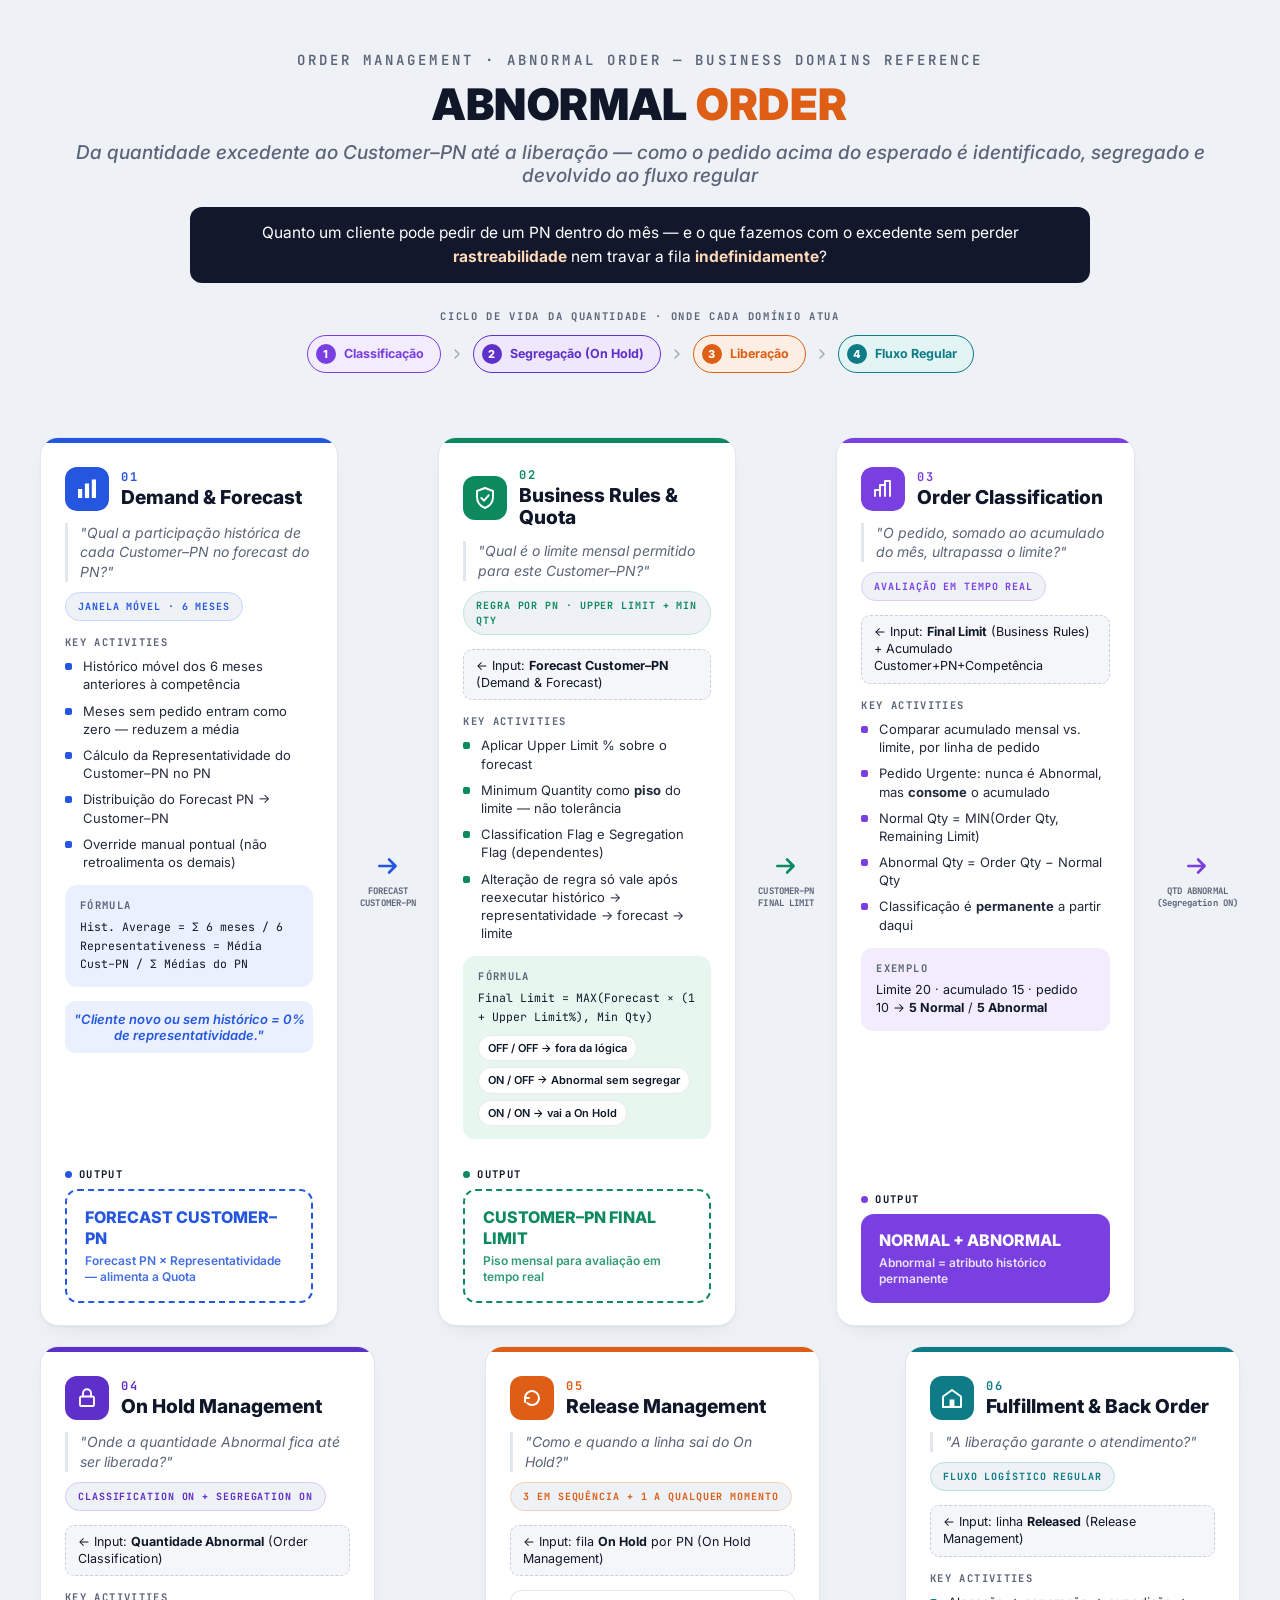
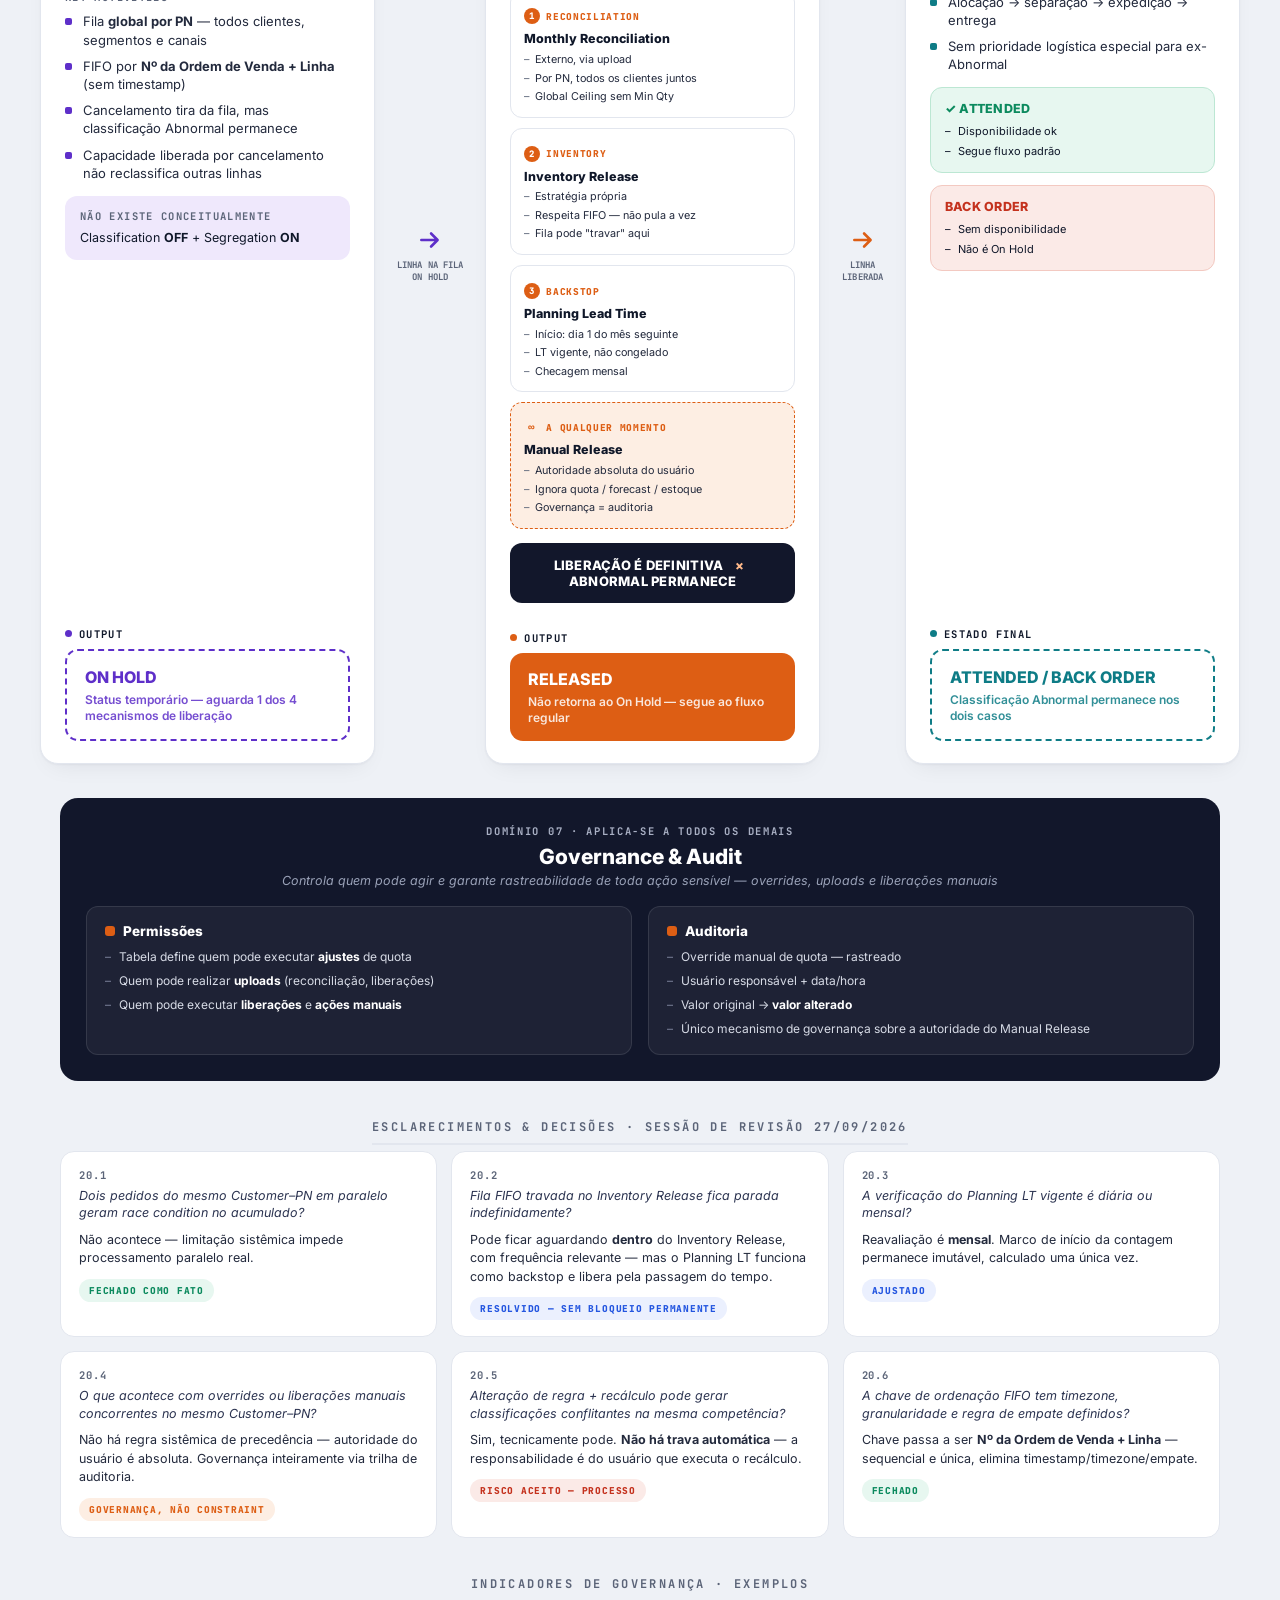
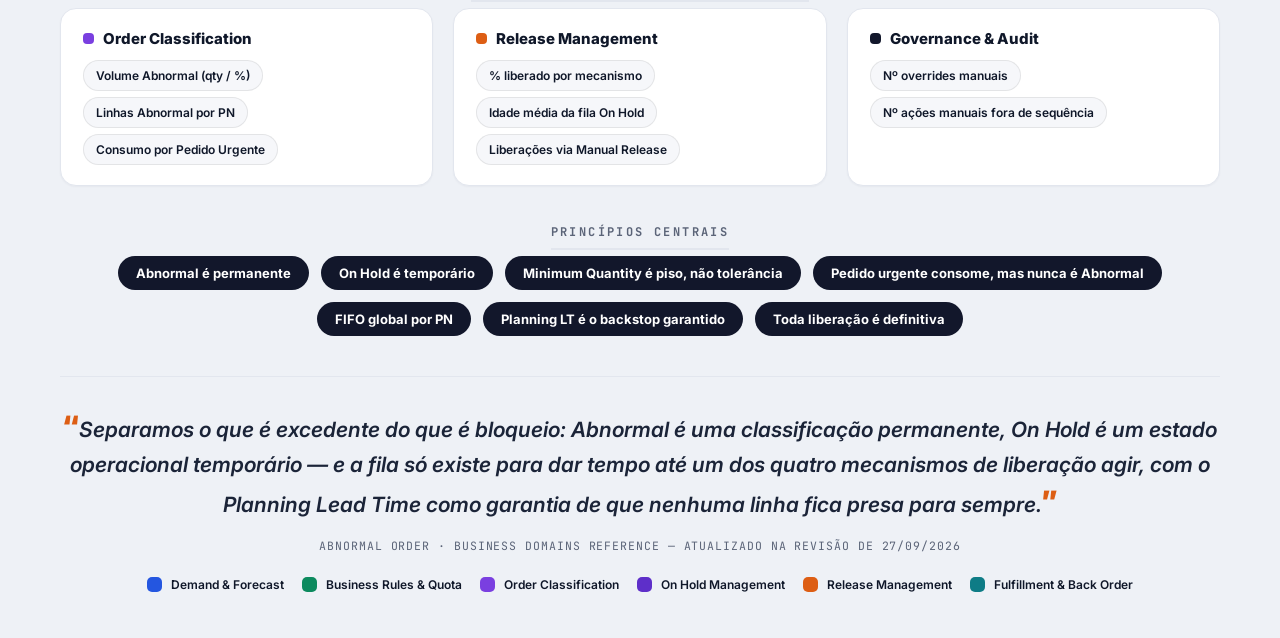
==== index.html @ 2d005d0f "Add poster site: index, detail pages 01-02, css, templates, business docs Co-Authored-By: Claude Son" ====
<!DOCTYPE html>
<html lang="pt-BR">
<head>
<meta charset="UTF-8" />
<meta name="viewport" content="width=device-width, initial-scale=1" />
<title>Abnormal Order — Business Domains</title>
<link rel="preconnect" href="https://fonts.googleapis.com">
<link href="https://fonts.googleapis.com/css2?family=Inter:wght@400;500;600;700;800;900&family=JetBrains+Mono:wght@400;500;600;700&display=swap" rel="stylesheet">
<link rel="stylesheet" href="css/base.css">
<link rel="stylesheet" href="css/poster.css">
</head>
<body>
<div id="poster">

  <header>
    <div class="eyebrow-top">Order Management · Abnormal Order — Business Domains Reference</div>
    <h1>ABNORMAL <span class="accent">ORDER</span></h1>
    <div class="subtitle">Da quantidade excedente ao Customer–PN até a liberação — como o pedido acima do esperado é identificado, segregado e devolvido ao fluxo regular</div>
    <div class="qbar">Quanto um cliente pode pedir de um PN dentro do mês — e o que fazemos com o excedente sem perder <b>rastreabilidade</b> nem travar a fila <b>indefinidamente</b>?</div>

    <div id="lifecycle">
      <div class="lifecycle-eyebrow">Ciclo de Vida da Quantidade · Onde cada domínio atua</div>
      <div class="lifecycle-row">
        <div class="lc-step" style="--sc:var(--purple); --sct:var(--purple-tint);"><span class="lc-step-num">1</span>Classificação</div>
        <svg class="lc-chevron" viewBox="0 0 24 24" fill="none" stroke="#A7AEC0" stroke-width="2.4" stroke-linecap="round" stroke-linejoin="round"><path d="M9 6l6 6-6 6"/></svg>
        <div class="lc-step" style="--sc:var(--purple-2); --sct:var(--purple-2-tint);"><span class="lc-step-num">2</span>Segregação (On Hold)</div>
        <svg class="lc-chevron" viewBox="0 0 24 24" fill="none" stroke="#A7AEC0" stroke-width="2.4" stroke-linecap="round" stroke-linejoin="round"><path d="M9 6l6 6-6 6"/></svg>
        <div class="lc-step" style="--sc:var(--orange); --sct:var(--orange-tint);"><span class="lc-step-num">3</span>Liberação</div>
        <svg class="lc-chevron" viewBox="0 0 24 24" fill="none" stroke="#A7AEC0" stroke-width="2.4" stroke-linecap="round" stroke-linejoin="round"><path d="M9 6l6 6-6 6"/></svg>
        <div class="lc-step" style="--sc:var(--teal); --sct:var(--teal-tint);"><span class="lc-step-num">4</span>Fluxo Regular</div>
      </div>
    </div>
  </header>

  <div id="flow">

    <!-- ============ CARD 1 — DEMAND & FORECAST ============ -->
    <div class="card t-blue" id="card1">
      <div class="card-head">
        <div class="domain-row">
          <div class="domain-badge"><svg viewBox="0 0 24 24" fill="currentColor"><rect x="3" y="12" width="4.2" height="9"/><rect x="9.9" y="6.5" width="4.2" height="14.5"/><rect x="16.8" y="2.5" width="4.2" height="18.5"/></svg></div>
          <div><div class="domain-num">01</div><div class="domain-title">Demand &amp; Forecast</div></div>
        </div>
        <div class="question">"Qual a participação histórica de cada Customer–PN no forecast do PN?"</div>
        <div class="step-tag" style="color:var(--blue); border-color:#C9D6FB;">Janela móvel · <b>6 meses</b></div>
      </div>
      <div class="card-body">
        <div>
          <div class="sec-label" style="margin-bottom:8px;">Key activities</div>
          <ul class="activities">
            <li>Histórico móvel dos 6 meses anteriores à competência</li>
            <li>Meses sem pedido entram como zero — reduzem a média</li>
            <li>Cálculo da Representatividade do Customer–PN no PN</li>
            <li>Distribuição do Forecast PN → Customer–PN</li>
            <li>Override manual pontual (não retroalimenta os demais)</li>
          </ul>
        </div>
        <div class="tinted-box">
          <div class="sec-label" style="margin-bottom:4px;">Fórmula</div>
          <code>Hist. Average = Σ 6 meses / 6</code><br/>
          <code>Representativeness = Média Cust–PN / Σ Médias do PN</code>
        </div>
        <div class="msg-strip">"Cliente novo ou sem histórico = 0% de representatividade."</div>
        <div class="spacer"></div>
        <div>
          <div class="out-label"><span class="dot" style="background:var(--blue);"></span>OUTPUT</div>
          <div class="output-badge unconstrained">FORECAST CUSTOMER–PN<span class="sub">Forecast PN × Representatividade — alimenta a Quota</span></div>
        </div>
      </div>
    </div>

    <div class="connector">
      <svg class="arrow arrow-h" viewBox="0 0 24 24" fill="none" stroke="#2456E0" stroke-width="2.4" stroke-linecap="round" stroke-linejoin="round"><path d="M4 12h14M13 6l6 6-6 6"/></svg>
      <svg class="arrow arrow-v" viewBox="0 0 24 24" fill="none" stroke="#2456E0" stroke-width="2.4" stroke-linecap="round" stroke-linejoin="round"><path d="M12 4v14M6 13l6 6 6-6"/></svg>
      <div class="clabel">FORECAST<br/>CUSTOMER–PN</div>
    </div>

    <!-- ============ CARD 2 — BUSINESS RULES & QUOTA ============ -->
    <div class="card t-green" id="card2">
      <div class="card-head">
        <div class="domain-row">
          <div class="domain-badge"><svg viewBox="0 0 24 24" fill="none" stroke="currentColor" stroke-width="1.9" stroke-linejoin="round" stroke-linecap="round"><path d="M12 2 L20 5 V11 C20 16.2 16.4 20.3 12 22 C7.6 20.3 4 16.2 4 11 V5 Z"/><path d="M8.3 12 L11 14.7 L15.7 9.3"/></svg></div>
          <div><div class="domain-num">02</div><div class="domain-title">Business Rules &amp; Quota</div></div>
        </div>
        <div class="question">"Qual é o limite mensal permitido para este Customer–PN?"</div>
        <div class="step-tag" style="color:var(--green); border-color:#BFE7D4;">Regra por PN · <b>Upper Limit + Min Qty</b></div>
      </div>
      <div class="card-body">
        <div class="in-tag">← Input: <b>Forecast Customer–PN</b> (Demand &amp; Forecast)</div>
        <div>
          <div class="sec-label" style="margin-bottom:8px;">Key activities</div>
          <ul class="activities">
            <li>Aplicar Upper Limit % sobre o forecast</li>
            <li>Minimum Quantity como <b>piso</b> do limite — não tolerância</li>
            <li>Classification Flag e Segregation Flag (dependentes)</li>
            <li>Alteração de regra só vale após reexecutar histórico → representatividade → forecast → limite</li>
          </ul>
        </div>
        <div class="tinted-box">
          <div class="sec-label" style="margin-bottom:4px;">Fórmula</div>
          <code>Final Limit = MAX(Forecast × (1 + Upper Limit%), Min Qty)</code>
          <div class="chips">
            <span class="chip">OFF / OFF → fora da lógica</span><span class="chip">ON / OFF → Abnormal sem segregar</span><span class="chip">ON / ON → vai a On Hold</span>
          </div>
        </div>
        <div class="spacer"></div>
        <div>
          <div class="out-label"><span class="dot" style="background:var(--green);"></span>OUTPUT</div>
          <div class="output-badge unconstrained">CUSTOMER–PN FINAL LIMIT<span class="sub">Piso mensal para avaliação em tempo real</span></div>
        </div>
      </div>
    </div>

    <div class="connector">
      <svg class="arrow arrow-h" viewBox="0 0 24 24" fill="none" stroke="#0C8A5E" stroke-width="2.4" stroke-linecap="round" stroke-linejoin="round"><path d="M4 12h14M13 6l6 6-6 6"/></svg>
      <svg class="arrow arrow-v" viewBox="0 0 24 24" fill="none" stroke="#0C8A5E" stroke-width="2.4" stroke-linecap="round" stroke-linejoin="round"><path d="M12 4v14M6 13l6 6 6-6"/></svg>
      <div class="clabel">CUSTOMER–PN<br/>FINAL LIMIT</div>
    </div>

    <!-- ============ CARD 3 — ORDER CLASSIFICATION ============ -->
    <div class="card t-purple" id="card3">
      <div class="card-head">
        <div class="domain-row">
          <div class="domain-badge"><svg viewBox="0 0 24 24" fill="none" stroke="currentColor" stroke-width="1.9" stroke-linecap="round" stroke-linejoin="round"><path d="M4 19 L4 13 L9 13 L9 19 M9 19 L9 8 L14 8 L14 19 M14 19 L14 4 L19 4 L19 19"/></svg></div>
          <div><div class="domain-num">03</div><div class="domain-title">Order Classification</div></div>
        </div>
        <div class="question">"O pedido, somado ao acumulado do mês, ultrapassa o limite?"</div>
        <div class="step-tag" style="color:var(--purple); border-color:#DDCBFA;">Avaliação em <b>tempo real</b></div>
      </div>
      <div class="card-body">
        <div class="in-tag">← Input: <b>Final Limit</b> (Business Rules) + Acumulado Customer+PN+Competência</div>
        <div>
          <div class="sec-label" style="margin-bottom:8px;">Key activities</div>
          <ul class="activities">
            <li>Comparar acumulado mensal vs. limite, por linha de pedido</li>
            <li>Pedido Urgente: nunca é Abnormal, mas <b>consome</b> o acumulado</li>
            <li>Normal Qty = MIN(Order Qty, Remaining Limit)</li>
            <li>Abnormal Qty = Order Qty − Normal Qty</li>
            <li>Classificação é <b>permanente</b> a partir daqui</li>
          </ul>
        </div>
        <div class="tinted-box">
          <div class="sec-label" style="margin-bottom:4px;">Exemplo</div>
          Limite 20 · acumulado 15 · pedido 10 → <b>5 Normal</b> / <b>5 Abnormal</b>
        </div>
        <div class="spacer"></div>
        <div>
          <div class="out-label"><span class="dot" style="background:var(--purple);"></span>OUTPUT</div>
          <div class="output-badge constraint-badge">NORMAL + ABNORMAL<span class="sub">Abnormal = atributo histórico permanente</span></div>
        </div>
      </div>
    </div>

    <div class="connector">
      <svg class="arrow arrow-h" viewBox="0 0 24 24" fill="none" stroke="#7A3FE0" stroke-width="2.4" stroke-linecap="round" stroke-linejoin="round"><path d="M4 12h14M13 6l6 6-6 6"/></svg>
      <svg class="arrow arrow-v" viewBox="0 0 24 24" fill="none" stroke="#7A3FE0" stroke-width="2.4" stroke-linecap="round" stroke-linejoin="round"><path d="M12 4v14M6 13l6 6 6-6"/></svg>
      <div class="clabel">QTD ABNORMAL<br/>(Segregation ON)</div>
    </div>

    <!-- ============ CARD 4 — ON HOLD MANAGEMENT ============ -->
    <div class="card t-purple2" id="card4">
      <div class="card-head">
        <div class="domain-row">
          <div class="domain-badge"><svg viewBox="0 0 24 24" fill="none" stroke="currentColor" stroke-width="1.9" stroke-linejoin="round" stroke-linecap="round"><rect x="5" y="10.5" width="14" height="9.5" rx="1.6"/><path d="M8 10.5 V7.2 a4 4 0 0 1 8 0 V10.5"/></svg></div>
          <div><div class="domain-num">04</div><div class="domain-title">On Hold Management</div></div>
        </div>
        <div class="question">"Onde a quantidade Abnormal fica até ser liberada?"</div>
        <div class="step-tag" style="color:var(--purple-2); border-color:#D8C8F7;">Classification ON + <b>Segregation ON</b></div>
      </div>
      <div class="card-body">
        <div class="in-tag">← Input: <b>Quantidade Abnormal</b> (Order Classification)</div>
        <div>
          <div class="sec-label" style="margin-bottom:8px;">Key activities</div>
          <ul class="activities">
            <li>Fila <b>global por PN</b> — todos clientes, segmentos e canais</li>
            <li>FIFO por <b>Nº da Ordem de Venda + Linha</b> (sem timestamp)</li>
            <li>Cancelamento tira da fila, mas classificação Abnormal permanece</li>
            <li>Capacidade liberada por cancelamento não reclassifica outras linhas</li>
          </ul>
        </div>
        <div class="tinted-box">
          <div class="sec-label" style="margin-bottom:4px;">Não existe conceitualmente</div>
          Classification <b>OFF</b> + Segregation <b>ON</b>
        </div>
        <div class="spacer"></div>
        <div>
          <div class="out-label"><span class="dot" style="background:var(--purple-2);"></span>OUTPUT</div>
          <div class="output-badge unconstrained">ON HOLD<span class="sub">Status temporário — aguarda 1 dos 4 mecanismos de liberação</span></div>
        </div>
      </div>
    </div>

    <div class="connector">
      <svg class="arrow arrow-h" viewBox="0 0 24 24" fill="none" stroke="#5E2FC9" stroke-width="2.4" stroke-linecap="round" stroke-linejoin="round"><path d="M4 12h14M13 6l6 6-6 6"/></svg>
      <svg class="arrow arrow-v" viewBox="0 0 24 24" fill="none" stroke="#5E2FC9" stroke-width="2.4" stroke-linecap="round" stroke-linejoin="round"><path d="M12 4v14M6 13l6 6 6-6"/></svg>
      <div class="clabel">LINHA NA FILA<br/>ON HOLD</div>
    </div>

    <!-- ============ CARD 5 — RELEASE MANAGEMENT ============ -->
    <div class="card t-orange" id="card5" style="max-width:420px;">
      <div class="card-head">
        <div class="domain-row">
          <div class="domain-badge"><svg viewBox="0 0 24 24" fill="none" stroke="currentColor" stroke-width="1.9" stroke-linecap="round" stroke-linejoin="round"><path d="M5 12 a7 7 0 1 1 2.1 5"/><path d="M5 16 V12 H9"/></svg></div>
          <div><div class="domain-num">05</div><div class="domain-title">Release Management</div></div>
        </div>
        <div class="question">"Como e quando a linha sai do On Hold?"</div>
        <div class="step-tag" style="color:var(--orange); border-color:#F6D2B4;">3 em sequência + <b>1 a qualquer momento</b></div>
      </div>
      <div class="card-body">
        <div class="in-tag">← Input: fila <b>On Hold</b> por PN (On Hold Management)</div>
        <div class="mech-grid">
          <div class="mech">
            <div class="mech-badge"><span class="mech-num">1</span>Reconciliation</div>
            <div class="mech-title">Monthly Reconciliation</div>
            <ul><li>Externo, via upload</li><li>Por PN, todos os clientes juntos</li><li>Global Ceiling sem Min Qty</li></ul>
          </div>
          <div class="mech">
            <div class="mech-badge"><span class="mech-num">2</span>Inventory</div>
            <div class="mech-title">Inventory Release</div>
            <ul><li>Estratégia própria</li><li>Respeita FIFO — não pula a vez</li><li>Fila pode "travar" aqui</li></ul>
          </div>
          <div class="mech">
            <div class="mech-badge"><span class="mech-num">3</span>Backstop</div>
            <div class="mech-title">Planning Lead Time</div>
            <ul><li>Início: dia 1 do mês seguinte</li><li>LT vigente, não congelado</li><li>Checagem mensal</li></ul>
          </div>
          <div class="mech mech-anytime">
            <div class="mech-badge"><span class="mech-num">∞</span>A qualquer momento</div>
            <div class="mech-title">Manual Release</div>
            <ul><li>Autoridade absoluta do usuário</li><li>Ignora quota / forecast / estoque</li><li>Governança = auditoria</li></ul>
          </div>
        </div>
        <div class="balance-banner">LIBERAÇÃO É DEFINITIVA <span class="x">×</span> ABNORMAL PERMANECE</div>
        <div class="spacer"></div>
        <div>
          <div class="out-label"><span class="dot" style="background:var(--orange);"></span>OUTPUT</div>
          <div class="output-badge constraint-badge" style="font-size:16px;">RELEASED<span class="sub">Não retorna ao On Hold — segue ao fluxo regular</span></div>
        </div>
      </div>
    </div>

    <div class="connector">
      <svg class="arrow arrow-h" viewBox="0 0 24 24" fill="none" stroke="#DD5E14" stroke-width="2.4" stroke-linecap="round" stroke-linejoin="round"><path d="M4 12h14M13 6l6 6-6 6"/></svg>
      <svg class="arrow arrow-v" viewBox="0 0 24 24" fill="none" stroke="#DD5E14" stroke-width="2.4" stroke-linecap="round" stroke-linejoin="round"><path d="M12 4v14M6 13l6 6 6-6"/></svg>
      <div class="clabel">LINHA<br/>LIBERADA</div>
    </div>

    <!-- ============ CARD 6 — FULFILLMENT & BACK ORDER ============ -->
    <div class="card t-teal" id="card6">
      <div class="card-head">
        <div class="domain-row">
          <div class="domain-badge"><svg viewBox="0 0 24 24" fill="none" stroke="currentColor" stroke-width="1.9" stroke-linejoin="round" stroke-linecap="round"><path d="M3 10.5 L12 4 L21 10.5 V21 H3 Z"/><rect x="9.6" y="13.5" width="4.8" height="7.5" fill="currentColor" stroke="none"/></svg></div>
          <div><div class="domain-num">06</div><div class="domain-title">Fulfillment &amp; Back Order</div></div>
        </div>
        <div class="question">"A liberação garante o atendimento?"</div>
        <div class="step-tag" style="color:var(--teal); border-color:#B7DEE1;">Fluxo logístico <b>regular</b></div>
      </div>
      <div class="card-body">
        <div class="in-tag">← Input: linha <b>Released</b> (Release Management)</div>
        <div>
          <div class="sec-label" style="margin-bottom:8px;">Key activities</div>
          <ul class="activities">
            <li>Alocação → separação → expedição → entrega</li>
            <li>Sem prioridade logística especial para ex-Abnormal</li>
          </ul>
        </div>
        <div class="scenario-row">
          <div class="scenario s-green">
            <div class="s-title">✓ ATTENDED</div>
            <ul><li>Disponibilidade ok</li><li>Segue fluxo padrão</li></ul>
          </div>
          <div class="scenario s-red">
            <div class="s-title">BACK ORDER</div>
            <ul><li>Sem disponibilidade</li><li>Não é On Hold</li></ul>
          </div>
        </div>
        <div class="spacer"></div>
        <div>
          <div class="out-label"><span class="dot" style="background:var(--teal);"></span>ESTADO FINAL</div>
          <div class="output-badge unconstrained">ATTENDED / BACK ORDER<span class="sub">Classificação Abnormal permanece nos dois casos</span></div>
        </div>
      </div>
    </div>

  </div><!-- /flow -->

  <!-- ===== GOVERNANCE & AUDIT (cross-cutting) ===== -->
  <div id="governance">
    <div class="gov-panel">
      <div class="gov-head">
        <div class="tag">Domínio 07 · Aplica-se a todos os demais</div>
        <h2>Governance &amp; Audit</h2>
        <div class="gov-sub">Controla quem pode agir e garante rastreabilidade de toda ação sensível — overrides, uploads e liberações manuais</div>
      </div>
      <div class="gov-cols">
        <div class="gov-col">
          <h3><span class="sw"></span>Permissões</h3>
          <ul>
            <li>Tabela define quem pode executar <b>ajustes</b> de quota</li>
            <li>Quem pode realizar <b>uploads</b> (reconciliação, liberações)</li>
            <li>Quem pode executar <b>liberações</b> e <b>ações manuais</b></li>
          </ul>
        </div>
        <div class="gov-col">
          <h3><span class="sw"></span>Auditoria</h3>
          <ul>
            <li>Override manual de quota — rastreado</li>
            <li>Usuário responsável + data/hora</li>
            <li>Valor original → <b>valor alterado</b></li>
            <li>Único mecanismo de governança sobre a autoridade do Manual Release</li>
          </ul>
        </div>
      </div>
    </div>
  </div>

  <!-- ===== REVIEW / CLARIFICATIONS ===== -->
  <div id="review">
    <div class="band-eyebrow"><span>Esclarecimentos &amp; Decisões · Sessão de Revisão 27/09/2026</span></div>
    <div class="review-grid">
      <div class="review-card">
        <div class="review-num">20.1</div>
        <div class="review-q">Dois pedidos do mesmo Customer–PN em paralelo geram race condition no acumulado?</div>
        <div class="review-d">Não acontece — limitação sistêmica impede processamento paralelo real.</div>
        <span class="review-status st-closed">Fechado como fato</span>
      </div>
      <div class="review-card">
        <div class="review-num">20.2</div>
        <div class="review-q">Fila FIFO travada no Inventory Release fica parada indefinidamente?</div>
        <div class="review-d">Pode ficar aguardando <b>dentro</b> do Inventory Release, com frequência relevante — mas o Planning LT funciona como backstop e libera pela passagem do tempo.</div>
        <span class="review-status st-resolved">Resolvido — sem bloqueio permanente</span>
      </div>
      <div class="review-card">
        <div class="review-num">20.3</div>
        <div class="review-q">A verificação do Planning LT vigente é diária ou mensal?</div>
        <div class="review-d">Reavaliação é <b>mensal</b>. Marco de início da contagem permanece imutável, calculado uma única vez.</div>
        <span class="review-status st-resolved">Ajustado</span>
      </div>
      <div class="review-card">
        <div class="review-num">20.4</div>
        <div class="review-q">O que acontece com overrides ou liberações manuais concorrentes no mesmo Customer–PN?</div>
        <div class="review-d">Não há regra sistêmica de precedência — autoridade do usuário é absoluta. Governança inteiramente via trilha de auditoria.</div>
        <span class="review-status st-gov">Governança, não constraint</span>
      </div>
      <div class="review-card">
        <div class="review-num">20.5</div>
        <div class="review-q">Alteração de regra + recálculo pode gerar classificações conflitantes na mesma competência?</div>
        <div class="review-d">Sim, tecnicamente pode. <b>Não há trava automática</b> — a responsabilidade é do usuário que executa o recálculo.</div>
        <span class="review-status st-process">Risco aceito — processo</span>
      </div>
      <div class="review-card">
        <div class="review-num">20.6</div>
        <div class="review-q">A chave de ordenação FIFO tem timezone, granularidade e regra de empate definidos?</div>
        <div class="review-d">Chave passa a ser <b>Nº da Ordem de Venda + Linha</b> — sequencial e única, elimina timestamp/timezone/empate.</div>
        <span class="review-status st-closed">Fechado</span>
      </div>
    </div>
  </div>

  <!-- ===== METRICS ===== -->
  <div id="metrics">
    <div class="band-eyebrow"><span>Indicadores de Governança · Exemplos</span></div>
    <div class="metrics-row">
      <div class="metric-panel">
        <h3><span class="sw" style="background:var(--purple);"></span>Order Classification</h3>
        <div class="chips"><span class="chip">Volume Abnormal (qty / %)</span><span class="chip">Linhas Abnormal por PN</span><span class="chip">Consumo por Pedido Urgente</span></div>
      </div>
      <div class="metric-panel">
        <h3><span class="sw" style="background:var(--orange);"></span>Release Management</h3>
        <div class="chips"><span class="chip">% liberado por mecanismo</span><span class="chip">Idade média da fila On Hold</span><span class="chip">Liberações via Manual Release</span></div>
      </div>
      <div class="metric-panel">
        <h3><span class="sw" style="background:var(--ink-panel);"></span>Governance &amp; Audit</h3>
        <div class="chips"><span class="chip">Nº overrides manuais</span><span class="chip">Nº ações manuais fora de sequência</span></div>
      </div>
    </div>
  </div>

  <!-- ===== PRINCIPLES ===== -->
  <div id="principles">
    <div class="band-eyebrow"><span>Princípios Centrais</span></div>
    <div class="principle-row">
      <div class="principle-chip">Abnormal é permanente</div>
      <div class="principle-chip">On Hold é temporário</div>
      <div class="principle-chip">Minimum Quantity é piso, não tolerância</div>
      <div class="principle-chip">Pedido urgente consome, mas nunca é Abnormal</div>
      <div class="principle-chip">FIFO global por PN</div>
      <div class="principle-chip">Planning LT é o backstop garantido</div>
      <div class="principle-chip">Toda liberação é definitiva</div>
    </div>
  </div>

  <!-- ===== FOOTER ===== -->
  <div id="footer">
    <div class="quote">Separamos o que é excedente do que é bloqueio: Abnormal é uma classificação permanente, On Hold é um estado operacional temporário — e a fila só existe para dar tempo até um dos quatro mecanismos de liberação agir, com o Planning Lead Time como garantia de que nenhuma linha fica presa para sempre.</div>
    <div class="caption">Abnormal Order · Business Domains Reference — atualizado na revisão de 27/09/2026</div>
    <div class="legend-row">
      <div class="legend-item"><span class="legend-sw" style="background:var(--blue);"></span>Demand &amp; Forecast</div>
      <div class="legend-item"><span class="legend-sw" style="background:var(--green);"></span>Business Rules &amp; Quota</div>
      <div class="legend-item"><span class="legend-sw" style="background:var(--purple);"></span>Order Classification</div>
      <div class="legend-item"><span class="legend-sw" style="background:var(--purple-2);"></span>On Hold Management</div>
      <div class="legend-item"><span class="legend-sw" style="background:var(--orange);"></span>Release Management</div>
      <div class="legend-item"><span class="legend-sw" style="background:var(--teal);"></span>Fulfillment &amp; Back Order</div>
    </div>
  </div>

</div>
</body>
</html>
---- css/base.css ----
:root{
  --bg:#EEF1F6;
  --surface:#FFFFFF;
  --ink:#0F1729;
  --muted:#5B6478;
  --line:#E2E6EE;
  --ink-panel:#12172B;
}
*{box-sizing:border-box; margin:0; padding:0;}
html{ -webkit-text-size-adjust:100%; }
body{background:var(--bg); font-family:'Inter',sans-serif; color:var(--ink);}
.mono{font-family:'JetBrains Mono',monospace;}
img,svg{display:block; max-width:100%;}
---- css/poster.css ----
:root{
  --blue:#2456E0;      --blue-tint:#EBF0FE;
  --green:#0C8A5E;     --green-tint:#E7F7F0;
  --purple:#7A3FE0;    --purple-tint:#F2ECFD;
  --purple-2:#5E2FC9;  --purple-2-tint:#EFE8FC;
  --orange:#DD5E14;    --orange-tint:#FDEEE3;
  --teal:#0E7C86;      --teal-tint:#E3F4F5;
  --red:#C4321E;       --red-tint:#FBEAE7;
  --slate:#3B4258;     --slate-tint:#EEF0F4;
}

#poster{
  max-width:1760px;
  margin:0 auto;
  background:
    radial-gradient(1100px 500px at 90% -10%, #F4F7FF 0%, rgba(244,247,255,0) 60%),
    var(--bg);
  padding: clamp(24px,4vw,52px) clamp(16px,4vw,40px) clamp(28px,4vw,46px);
  position:relative;
}

/* ===== HEADER ===== */
header{ text-align:center; padding-bottom: clamp(18px,3vw,30px); }
.eyebrow-top{
  font-family:'JetBrains Mono',monospace; font-size: clamp(11px,1.1vw,14px); font-weight:600;
  letter-spacing:.22em; color:var(--muted); text-transform:uppercase;
}
h1{
  font-size: clamp(24px,3.4vw,44px); font-weight:900; letter-spacing:.01em; margin-top:10px;
  line-height:1.18;
}
h1 .accent{ color:var(--orange); }
.subtitle{
  margin-top:10px; font-size: clamp(14px,1.6vw,19px); font-style:italic; color:var(--muted); font-weight:500;
}
.qbar{
  max-width:900px; margin:20px auto 0; padding:14px 22px; border-radius:12px;
  background:var(--ink-panel); color:#fff; font-size: clamp(13px,1.3vw,15.5px); line-height:1.55;
}
.qbar b{ color:#FFD9B8; }

/* ===== LIFECYCLE RIBBON ===== */
#lifecycle{ margin: clamp(18px,2.6vw,26px) auto 0; max-width:1000px; }
.lifecycle-eyebrow{
  text-align:center; font-family:'JetBrains Mono',monospace; font-size:10.5px; font-weight:700;
  letter-spacing:.16em; color:var(--muted); text-transform:uppercase; margin-bottom:12px;
}
.lifecycle-row{
  display:flex; flex-wrap:wrap; align-items:center; justify-content:center; gap:8px;
}
.lc-step{
  display:flex; align-items:center; gap:8px; font-size:12.5px; font-weight:700; color:var(--sc);
  background:var(--sct); border:1px solid var(--sc); border-radius:100px; padding:8px 16px 8px 8px;
}
.lc-step-num{
  width:20px; height:20px; border-radius:50%; background:var(--sc); color:#fff;
  display:flex; align-items:center; justify-content:center; font-size:11px; font-weight:800; flex:none;
}
.lc-chevron{ width:16px; height:16px; flex:none; }
@media (max-width: 640px){ .lc-chevron{ transform:rotate(90deg); } }

.step-tag{
  display:inline-block; margin-top:10px; max-width:100%;
  font-family:'JetBrains Mono',monospace; font-size:10px; font-weight:700; letter-spacing:.09em;
  text-transform:uppercase; padding:6px 12px; border-radius:100px; background:var(--bg); color:var(--muted);
  border:1px solid var(--line); line-height:1.5;
}
.step-tag b{ color:inherit; }

/* ===== FLOW ===== */
#flow{
  display:flex; flex-wrap:wrap; align-items:stretch; justify-content:center;
  gap: clamp(10px,1.6vw,20px);
  margin-top: clamp(20px,3vw,34px);
}

.connector{
  display:flex; flex-direction:column; align-items:center; justify-content:center;
  flex: 0 0 auto; gap:6px; padding: 0 2px; min-width:34px;
}
.connector .arrow{ width:26px; height:26px; }
.connector .clabel{
  font-family:'JetBrains Mono',monospace; font-size:9px; font-weight:700; color:var(--muted);
  text-align:center; line-height:1.35; max-width:100px; letter-spacing:.01em;
}
.connector .arrow-v{ display:none; }
@media (max-width: 900px){
  .connector{ flex-direction:row; min-width:0; width:100%; }
  .connector .arrow-h{ display:none; }
  .connector .arrow-v{ display:block; }
}

.card{
  flex: 1 1 260px; max-width:360px;
  background:var(--surface); border-radius:18px;
  border:1px solid var(--line);
  box-shadow:0 1px 2px rgba(16,24,40,.04), 0 10px 24px -12px rgba(16,24,40,.10);
  display:flex; flex-direction:column;
  overflow:hidden;
}
@media (max-width: 900px){
  .card{ max-width:520px; flex:1 1 100%; }
}

.card-head{ padding: clamp(16px,2vw,24px) clamp(16px,2vw,24px) 0; }
.card-body{ padding: 14px clamp(16px,2vw,24px) clamp(16px,2vw,22px); display:flex; flex-direction:column; gap:14px; flex:1; }
.domain-row{ display:flex; align-items:center; gap:12px; }
.domain-badge{
  width:44px; height:44px; border-radius:12px; display:flex; align-items:center; justify-content:center;
  color:#fff; flex:none;
}
.domain-badge svg{ width:24px; height:24px; }
.domain-num{
  font-family:'JetBrains Mono',monospace; font-size:12px; font-weight:700; letter-spacing:.14em;
}
.domain-title{ font-size: clamp(16px,1.5vw,20px); font-weight:800; line-height:1.18; margin-top:1px;}
.question{
  margin-top:12px; font-size:14px; font-style:italic; color:var(--muted); line-height:1.42;
  border-left:3px solid var(--line); padding-left:12px;
}

.sec-label{
  font-family:'JetBrains Mono',monospace; font-size:10.5px; font-weight:700; letter-spacing:.13em;
  color:var(--muted); text-transform:uppercase;
}
.in-tag{
  font-size:12.5px; padding:8px 12px; border-radius:9px; background:#F5F6F9;
  border:1px dashed #C9CEDB; color:var(--ink); line-height:1.35;
}
.in-tag b{ font-weight:700; }

ul.activities{ list-style:none; display:flex; flex-direction:column; gap:8px; }
ul.activities li{
  font-size:13px; line-height:1.4; padding-left:18px; position:relative; color:#232A3D;
}
ul.activities li::before{
  content:""; position:absolute; left:0; top:6px; width:7px; height:7px; border-radius:2px;
}

.tinted-box{ border-radius:12px; padding:13px 15px; font-size:12.5px; line-height:1.5; }
.tinted-box code{ font-family:'JetBrains Mono',monospace; font-size:11.5px; }
.chips{ display:flex; flex-wrap:wrap; gap:6px; margin-top:8px; }
.chip{
  font-size:11px; font-weight:600; padding:4px 9px; border-radius:100px; background:#fff;
  border:1px solid rgba(0,0,0,.08); white-space:nowrap;
}

.msg-strip{
  text-align:center; font-style:italic; font-size:13px; font-weight:600; padding:10px 8px;
}

.spacer{ flex:1; }

.out-label{
  font-family:'JetBrains Mono',monospace; font-size:10.5px; font-weight:700; letter-spacing:.13em;
  text-transform:uppercase; margin-bottom:8px; display:flex; align-items:center; gap:7px;
}
.out-label .dot{ width:7px; height:7px; border-radius:50%; }
.output-badge{
  border-radius:13px; padding:16px 18px; font-weight:800; font-size:16px; line-height:1.32;
}
.output-badge .sub{ display:block; font-weight:600; font-size:12px; margin-top:4px; opacity:.85; }
.unconstrained{ border:2px dashed; background:#fff; }
.constraint-badge{ color:#fff; }
.out-note{ font-size:11.5px; color:var(--muted); margin-top:8px; line-height:1.4; }

/* domain color themes */
.t-blue .domain-badge{ background:var(--blue); } .t-blue .domain-num{ color:var(--blue);}
.t-blue .unconstrained{ border-color:var(--blue); color:var(--blue); }
.t-blue .tinted-box{ background:var(--blue-tint); }
.t-blue .msg-strip{ background:var(--blue-tint); color:var(--blue); border-radius:10px; }
.t-blue ul.activities li::before{ background:var(--blue); }
.t-blue .card-head{ border-top:5px solid var(--blue); }

.t-green .domain-badge{ background:var(--green); } .t-green .domain-num{ color:var(--green);}
.t-green .unconstrained{ border-color:var(--green); color:var(--green); }
.t-green .tinted-box{ background:var(--green-tint); }
.t-green ul.activities li::before{ background:var(--green); }
.t-green .card-head{ border-top:5px solid var(--green); }

.t-purple .domain-badge{ background:var(--purple); } .t-purple .domain-num{ color:var(--purple);}
.t-purple .constraint-badge{ background:var(--purple); }
.t-purple .tinted-box{ background:var(--purple-tint); }
.t-purple ul.activities li::before{ background:var(--purple); }
.t-purple .card-head{ border-top:5px solid var(--purple); }

.t-purple2 .domain-badge{ background:var(--purple-2); } .t-purple2 .domain-num{ color:var(--purple-2);}
.t-purple2 .constraint-badge{ background:var(--purple-2); }
.t-purple2 .unconstrained{ border-color:var(--purple-2); color:var(--purple-2); }
.t-purple2 .tinted-box{ background:var(--purple-2-tint); }
.t-purple2 ul.activities li::before{ background:var(--purple-2); }
.t-purple2 .card-head{ border-top:5px solid var(--purple-2); }

.t-orange .domain-badge{ background:var(--orange);} .t-orange .domain-num{ color:var(--orange);}
.t-orange .constraint-badge{ background:var(--orange);}
.t-orange .tinted-box{ background:var(--orange-tint);}
.t-orange ul.activities li::before{ background:var(--orange);}
.t-orange .card-head{ border-top:5px solid var(--orange); }

.t-teal .domain-badge{ background:var(--teal);} .t-teal .domain-num{ color:var(--teal);}
.t-teal .constraint-badge{ background:var(--teal);}
.t-teal .unconstrained{ border-color:var(--teal); color:var(--teal); }
.t-teal .tinted-box{ background:var(--teal-tint);}
.t-teal ul.activities li::before{ background:var(--teal);}
.t-teal .card-head{ border-top:5px solid var(--teal); }

/* ===== release mechanisms grid (card 5) ===== */
.mech-grid{ display:flex; flex-wrap:wrap; gap:10px; }
.mech{ flex:1 1 150px; background:#fff; border:1px solid var(--line); border-radius:12px; padding:12px 13px; }
.mech-badge{
  display:inline-flex; align-items:center; gap:6px; font-family:'JetBrains Mono',monospace; font-size:9.5px;
  font-weight:800; letter-spacing:.07em; text-transform:uppercase; color:var(--orange); margin-bottom:7px;
}
.mech-num{
  width:16px; height:16px; border-radius:50%; background:var(--orange); color:#fff;
  display:inline-flex; align-items:center; justify-content:center; font-size:9px; font-weight:800; flex:none;
}
.mech-anytime{ border:1px dashed var(--orange); background:var(--orange-tint); }
.mech-anytime .mech-num{ background:transparent; color:var(--orange); font-size:11px; }
.mech-title{ font-size:12.5px; font-weight:800; margin-bottom:6px; line-height:1.25; }
.mech ul{ list-style:none; display:flex; flex-direction:column; gap:4px; }
.mech li{ font-size:10.8px; line-height:1.35; padding-left:11px; position:relative; color:#232A3D;}
.mech li::before{ content:"–"; position:absolute; left:0; top:0; color:var(--muted); }

.balance-banner{
  background:var(--ink-panel); border-radius:12px; padding:14px 10px; text-align:center;
  color:#fff; font-weight:800; font-size:13px; letter-spacing:.02em;
}
.balance-banner .x{ color:#FFB98A; margin:0 8px; }

/* attended / back order (card 6) */
.scenario-row{ display:flex; flex-wrap:wrap; gap:12px; }
.scenario{ flex:1 1 160px; border-radius:12px; padding:13px 14px; }
.scenario .s-title{ font-size:12.5px; font-weight:800; letter-spacing:.02em; margin-bottom:8px; }
.scenario ul{ list-style:none; display:flex; flex-direction:column; gap:5px;}
.scenario li{ font-size:11px; line-height:1.35; padding-left:13px; position:relative; }
.scenario li::before{ content:"–"; position:absolute; left:0; top:0; }
.s-green{ background:var(--green-tint); border:1px solid #BCE7D3; }
.s-green .s-title{ color:var(--green); }
.s-red{ background:var(--red-tint); border:1px solid #F3C9C1; }
.s-red .s-title{ color:var(--red); }

/* ===== GOVERNANCE BAND (cross-cutting) ===== */
#governance{ max-width:1160px; margin: clamp(26px,4vw,34px) auto 0; }
.gov-panel{
  background:var(--ink-panel); border-radius:18px; padding: clamp(18px,2.4vw,26px);
  color:#fff;
}
.gov-head{ text-align:center; margin-bottom:18px; }
.gov-head .tag{
  font-family:'JetBrains Mono',monospace; font-size:10.5px; font-weight:700; letter-spacing:.16em;
  text-transform:uppercase; color:#A9B0C4;
}
.gov-head h2{ font-size: clamp(17px,1.8vw,21px); font-weight:800; margin-top:6px; }
.gov-head .gov-sub{ font-size:12.5px; color:#9AA2B8; margin-top:4px; font-style:italic; }
.gov-cols{ display:flex; flex-wrap:wrap; gap:16px; }
.gov-col{ flex:1 1 260px; background:rgba(255,255,255,.05); border:1px solid rgba(255,255,255,.10); border-radius:12px; padding:16px 18px;}
.gov-col h3{ font-size:13.5px; font-weight:800; margin-bottom:10px; display:flex; align-items:center; gap:8px; }
.gov-col h3 .sw{ width:10px; height:10px; border-radius:3px; background:var(--orange); }
.gov-col ul{ list-style:none; display:flex; flex-direction:column; gap:7px; }
.gov-col li{ font-size:12px; line-height:1.4; padding-left:14px; position:relative; color:#D7DBE6;}
.gov-col li::before{ content:"–"; position:absolute; left:0; top:0; color:#7A8199; }
.gov-col li b{ color:#fff; }

/* ===== REVIEW / CLARIFICATIONS ===== */
#review{ max-width:1160px; margin: clamp(26px,4vw,34px) auto 0; }
.review-grid{ display:flex; flex-wrap:wrap; gap:14px; }
.review-card{
  flex:1 1 300px; background:var(--surface); border:1px solid var(--line); border-radius:14px;
  padding:16px 18px; position:relative;
}
.review-num{ font-family:'JetBrains Mono',monospace; font-size:10.5px; font-weight:700; color:var(--muted); letter-spacing:.08em;}
.review-q{ font-size:12.5px; font-style:italic; color:#2B3350; line-height:1.4; margin-top:5px; }
.review-d{ font-size:12.5px; line-height:1.48; color:#232A3D; margin-top:9px; }
.review-status{
  display:inline-block; margin-top:11px; font-family:'JetBrains Mono',monospace; font-size:9.5px; font-weight:800;
  letter-spacing:.08em; text-transform:uppercase; padding:5px 10px; border-radius:100px;
}
.st-closed{ background:var(--green-tint); color:var(--green); }
.st-resolved{ background:var(--blue-tint); color:var(--blue); }
.st-process{ background:var(--red-tint); color:var(--red); }
.st-gov{ background:var(--orange-tint); color:var(--orange); }

/* ===== METRICS BAND ===== */
#metrics{ max-width:1160px; margin: clamp(26px,4vw,34px) auto 0; }
.band-eyebrow{ text-align:center; margin-bottom:16px; }
.band-eyebrow span{
  font-family:'JetBrains Mono',monospace; font-size:12px; font-weight:700; letter-spacing:.2em;
  color:var(--muted); text-transform:uppercase; border-bottom:2px solid var(--line); padding-bottom:8px;
}
.metrics-row{ display:flex; flex-wrap:wrap; gap:20px; }
.metric-panel{
  flex:1 1 260px; background:var(--surface); border:1px solid var(--line); border-radius:16px; padding:20px 22px;
  box-shadow:0 1px 2px rgba(16,24,40,.04);
}
.metric-panel h3{ font-size:15px; font-weight:800; margin-bottom:12px; display:flex; align-items:center; gap:9px;}
.metric-panel h3 .sw{ width:11px; height:11px; border-radius:4px; }
.metric-panel .chips{ margin-top:2px; }
.metric-panel .chip{ background:#F6F7FA; font-size:12px; padding:7px 12px; }

/* ===== PRINCIPLES ===== */
#principles{ margin: clamp(26px,4vw,34px) auto 0; text-align:center; }
.principle-row{ display:flex; justify-content:center; gap:12px; flex-wrap:wrap; }
.principle-chip{
  font-size:13px; font-weight:700; padding:9px 18px; border-radius:100px;
  background:var(--ink-panel); color:#fff;
}

/* ===== FOOTER ===== */
#footer{ max-width:1160px; margin: clamp(30px,5vw,40px) auto 0; text-align:center; padding-top:28px; border-top:1px solid var(--line); }
.quote{ font-size: clamp(15px,1.9vw,21px); font-style:italic; font-weight:600; line-height:1.5; color:#1B2438; }
.quote::before{ content:"\201C"; color:var(--orange); font-size:1.4em; font-style:normal; font-weight:900; }
.quote::after{ content:"\201D"; color:var(--orange); font-size:1.4em; font-style:normal; font-weight:900; }
.caption{ margin-top:14px; font-family:'JetBrains Mono',monospace; font-size:11.5px; color:var(--muted); letter-spacing:.08em; text-transform:uppercase;}

.legend-row{ display:flex; justify-content:center; gap:18px; margin-top:24px; flex-wrap:wrap;}
.legend-item{ display:flex; align-items:center; gap:9px; font-size:12px; font-weight:600; color:var(--ink);}
.legend-sw{ width:15px; height:15px; border-radius:5px; }
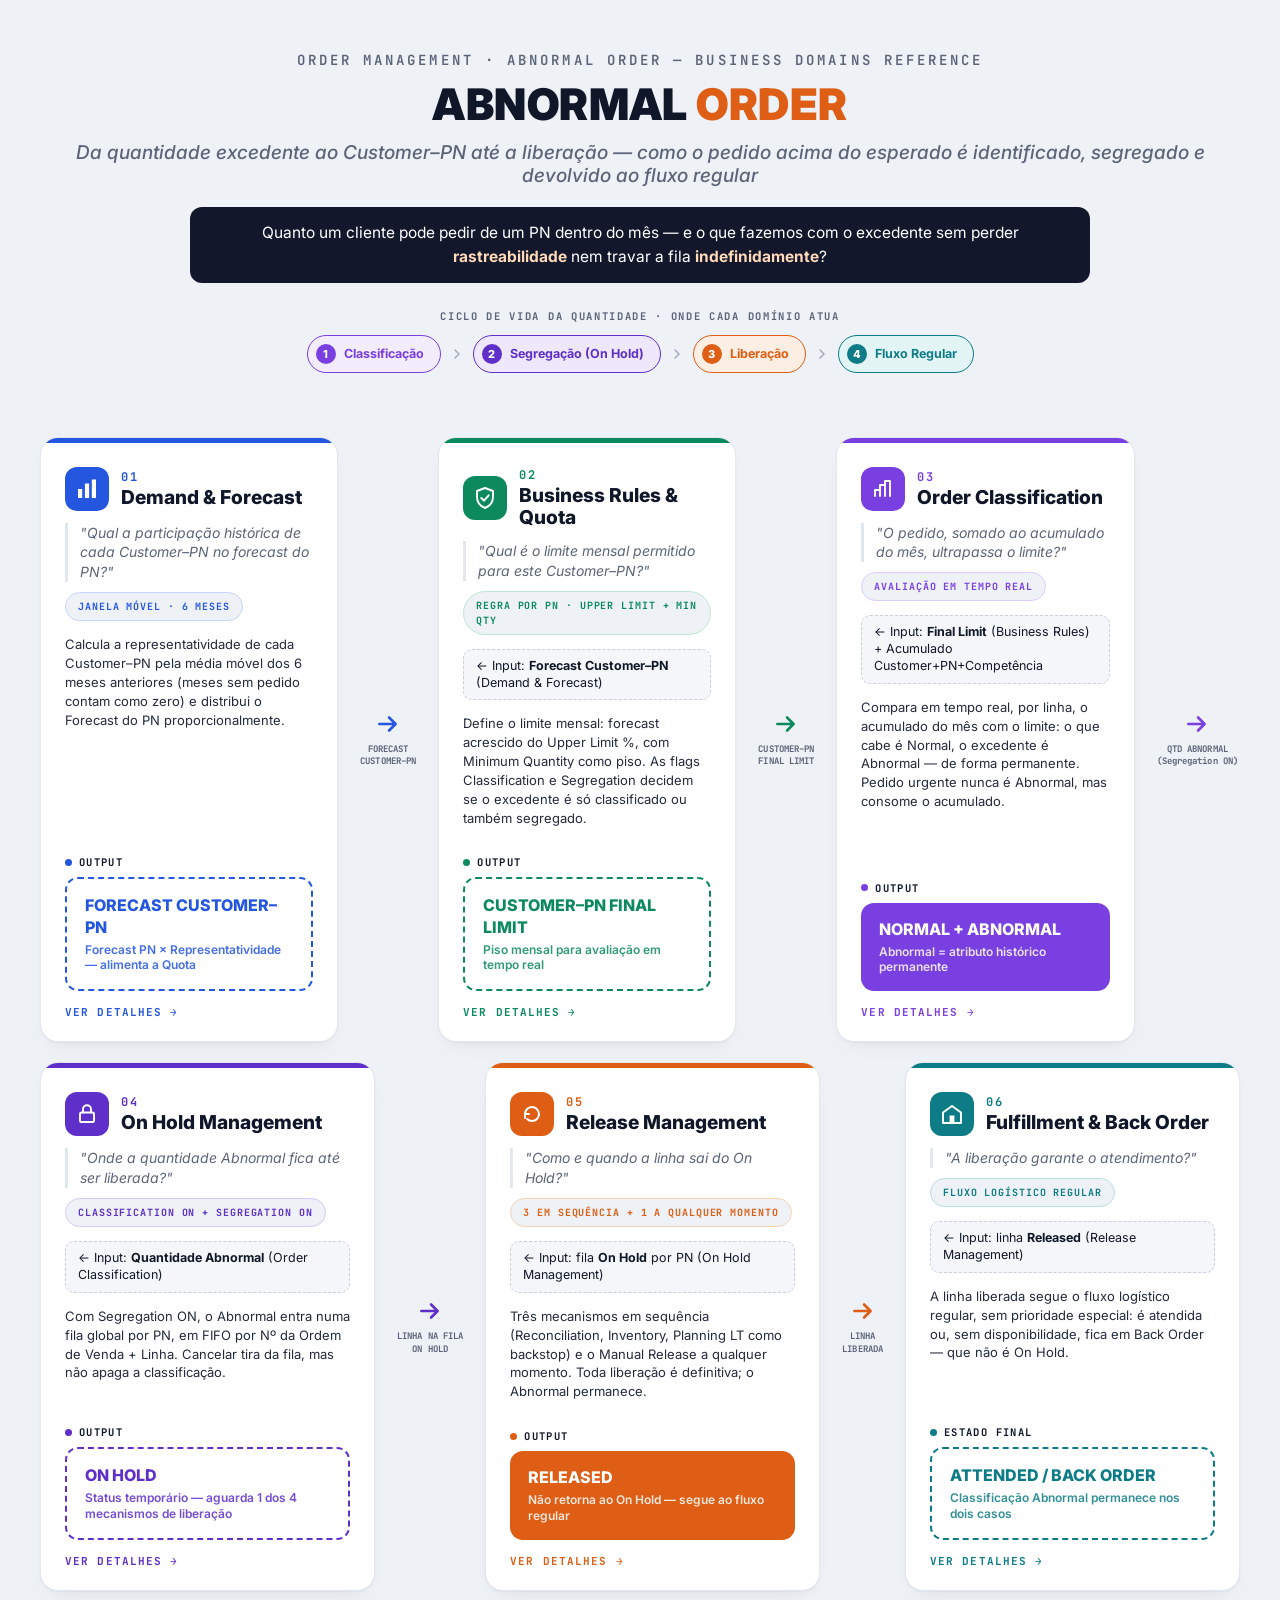
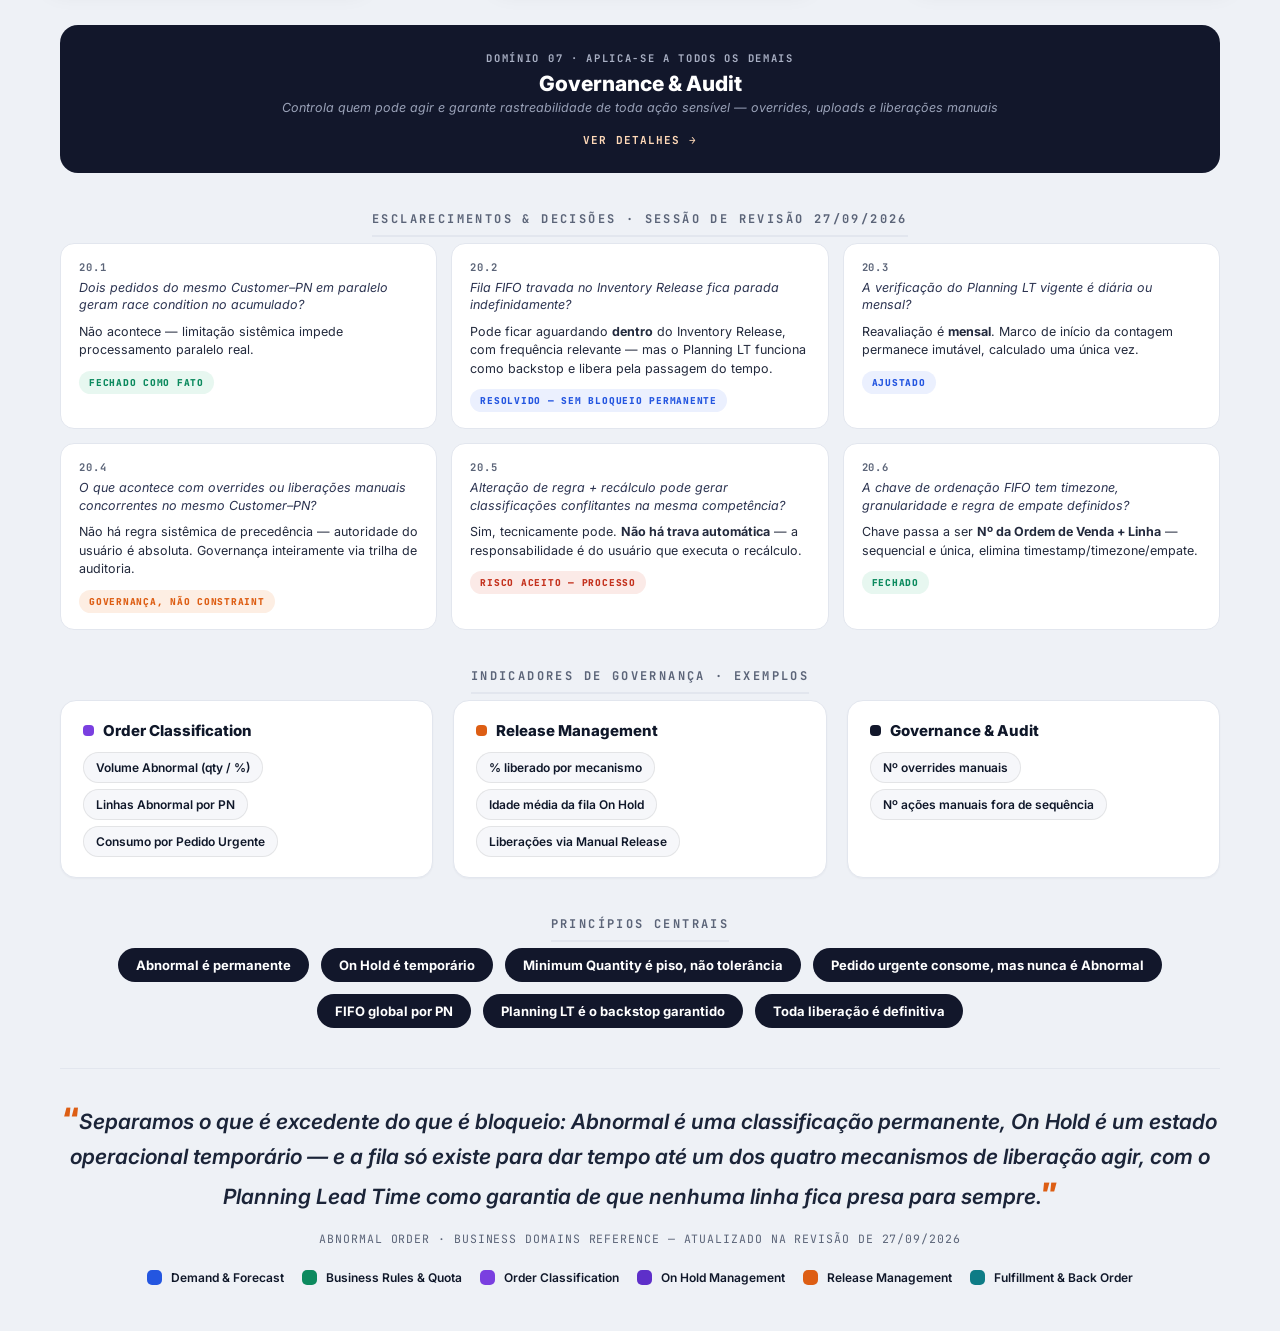
==== commit a7d27d4b: "Turn index into an overview: summary cards linking to detail pages Cards and the governance panel be" ====
--- a/index.html
+++ b/index.html
@@ -35,7 +35,7 @@
   <div id="flow">
 
     <!-- ============ CARD 1 — DEMAND & FORECAST ============ -->
-    <div class="card t-blue" id="card1">
+    <a class="card t-blue" id="card1" href="pages/01-demand-forecast.html">
       <div class="card-head">
         <div class="domain-row">
           <div class="domain-badge"><svg viewBox="0 0 24 24" fill="currentColor"><rect x="3" y="12" width="4.2" height="9"/><rect x="9.9" y="6.5" width="4.2" height="14.5"/><rect x="16.8" y="2.5" width="4.2" height="18.5"/></svg></div>
@@ -45,29 +45,15 @@
         <div class="step-tag" style="color:var(--blue); border-color:#C9D6FB;">Janela móvel · <b>6 meses</b></div>
       </div>
       <div class="card-body">
-        <div>
-          <div class="sec-label" style="margin-bottom:8px;">Key activities</div>
-          <ul class="activities">
-            <li>Histórico móvel dos 6 meses anteriores à competência</li>
-            <li>Meses sem pedido entram como zero — reduzem a média</li>
-            <li>Cálculo da Representatividade do Customer–PN no PN</li>
-            <li>Distribuição do Forecast PN → Customer–PN</li>
-            <li>Override manual pontual (não retroalimenta os demais)</li>
-          </ul>
-        </div>
-        <div class="tinted-box">
-          <div class="sec-label" style="margin-bottom:4px;">Fórmula</div>
-          <code>Hist. Average = Σ 6 meses / 6</code><br/>
-          <code>Representativeness = Média Cust–PN / Σ Médias do PN</code>
-        </div>
-        <div class="msg-strip">"Cliente novo ou sem histórico = 0% de representatividade."</div>
+        <p class="card-sum">Calcula a representatividade de cada Customer–PN pela média móvel dos 6 meses anteriores (meses sem pedido contam como zero) e distribui o Forecast do PN proporcionalmente.</p>
         <div class="spacer"></div>
         <div>
           <div class="out-label"><span class="dot" style="background:var(--blue);"></span>OUTPUT</div>
           <div class="output-badge unconstrained">FORECAST CUSTOMER–PN<span class="sub">Forecast PN × Representatividade — alimenta a Quota</span></div>
         </div>
-      </div>
-    </div>
+        <span class="card-more">Ver detalhes →</span>
+      </div>
+    </a>
 
     <div class="connector">
       <svg class="arrow arrow-h" viewBox="0 0 24 24" fill="none" stroke="#2456E0" stroke-width="2.4" stroke-linecap="round" stroke-linejoin="round"><path d="M4 12h14M13 6l6 6-6 6"/></svg>
@@ -76,7 +62,7 @@
     </div>
 
     <!-- ============ CARD 2 — BUSINESS RULES & QUOTA ============ -->
-    <div class="card t-green" id="card2">
+    <a class="card t-green" id="card2" href="pages/02-business-rules-quota.html">
       <div class="card-head">
         <div class="domain-row">
           <div class="domain-badge"><svg viewBox="0 0 24 24" fill="none" stroke="currentColor" stroke-width="1.9" stroke-linejoin="round" stroke-linecap="round"><path d="M12 2 L20 5 V11 C20 16.2 16.4 20.3 12 22 C7.6 20.3 4 16.2 4 11 V5 Z"/><path d="M8.3 12 L11 14.7 L15.7 9.3"/></svg></div>
@@ -87,29 +73,15 @@
       </div>
       <div class="card-body">
         <div class="in-tag">← Input: <b>Forecast Customer–PN</b> (Demand &amp; Forecast)</div>
-        <div>
-          <div class="sec-label" style="margin-bottom:8px;">Key activities</div>
-          <ul class="activities">
-            <li>Aplicar Upper Limit % sobre o forecast</li>
-            <li>Minimum Quantity como <b>piso</b> do limite — não tolerância</li>
-            <li>Classification Flag e Segregation Flag (dependentes)</li>
-            <li>Alteração de regra só vale após reexecutar histórico → representatividade → forecast → limite</li>
-          </ul>
-        </div>
-        <div class="tinted-box">
-          <div class="sec-label" style="margin-bottom:4px;">Fórmula</div>
-          <code>Final Limit = MAX(Forecast × (1 + Upper Limit%), Min Qty)</code>
-          <div class="chips">
-            <span class="chip">OFF / OFF → fora da lógica</span><span class="chip">ON / OFF → Abnormal sem segregar</span><span class="chip">ON / ON → vai a On Hold</span>
-          </div>
-        </div>
+        <p class="card-sum">Define o limite mensal: forecast acrescido do Upper Limit %, com Minimum Quantity como piso. As flags Classification e Segregation decidem se o excedente é só classificado ou também segregado.</p>
         <div class="spacer"></div>
         <div>
           <div class="out-label"><span class="dot" style="background:var(--green);"></span>OUTPUT</div>
           <div class="output-badge unconstrained">CUSTOMER–PN FINAL LIMIT<span class="sub">Piso mensal para avaliação em tempo real</span></div>
         </div>
-      </div>
-    </div>
+        <span class="card-more">Ver detalhes →</span>
+      </div>
+    </a>
 
     <div class="connector">
       <svg class="arrow arrow-h" viewBox="0 0 24 24" fill="none" stroke="#0C8A5E" stroke-width="2.4" stroke-linecap="round" stroke-linejoin="round"><path d="M4 12h14M13 6l6 6-6 6"/></svg>
@@ -118,7 +90,7 @@
     </div>
 
     <!-- ============ CARD 3 — ORDER CLASSIFICATION ============ -->
-    <div class="card t-purple" id="card3">
+    <a class="card t-purple" id="card3" href="pages/03-order-classification.html">
       <div class="card-head">
         <div class="domain-row">
           <div class="domain-badge"><svg viewBox="0 0 24 24" fill="none" stroke="currentColor" stroke-width="1.9" stroke-linecap="round" stroke-linejoin="round"><path d="M4 19 L4 13 L9 13 L9 19 M9 19 L9 8 L14 8 L14 19 M14 19 L14 4 L19 4 L19 19"/></svg></div>
@@ -129,27 +101,15 @@
       </div>
       <div class="card-body">
         <div class="in-tag">← Input: <b>Final Limit</b> (Business Rules) + Acumulado Customer+PN+Competência</div>
-        <div>
-          <div class="sec-label" style="margin-bottom:8px;">Key activities</div>
-          <ul class="activities">
-            <li>Comparar acumulado mensal vs. limite, por linha de pedido</li>
-            <li>Pedido Urgente: nunca é Abnormal, mas <b>consome</b> o acumulado</li>
-            <li>Normal Qty = MIN(Order Qty, Remaining Limit)</li>
-            <li>Abnormal Qty = Order Qty − Normal Qty</li>
-            <li>Classificação é <b>permanente</b> a partir daqui</li>
-          </ul>
-        </div>
-        <div class="tinted-box">
-          <div class="sec-label" style="margin-bottom:4px;">Exemplo</div>
-          Limite 20 · acumulado 15 · pedido 10 → <b>5 Normal</b> / <b>5 Abnormal</b>
-        </div>
+        <p class="card-sum">Compara em tempo real, por linha, o acumulado do mês com o limite: o que cabe é Normal, o excedente é Abnormal — de forma permanente. Pedido urgente nunca é Abnormal, mas consome o acumulado.</p>
         <div class="spacer"></div>
         <div>
           <div class="out-label"><span class="dot" style="background:var(--purple);"></span>OUTPUT</div>
           <div class="output-badge constraint-badge">NORMAL + ABNORMAL<span class="sub">Abnormal = atributo histórico permanente</span></div>
         </div>
-      </div>
-    </div>
+        <span class="card-more">Ver detalhes →</span>
+      </div>
+    </a>
 
     <div class="connector">
       <svg class="arrow arrow-h" viewBox="0 0 24 24" fill="none" stroke="#7A3FE0" stroke-width="2.4" stroke-linecap="round" stroke-linejoin="round"><path d="M4 12h14M13 6l6 6-6 6"/></svg>
@@ -158,7 +118,7 @@
     </div>
 
     <!-- ============ CARD 4 — ON HOLD MANAGEMENT ============ -->
-    <div class="card t-purple2" id="card4">
+    <a class="card t-purple2" id="card4" href="pages/04-on-hold-management.html">
       <div class="card-head">
         <div class="domain-row">
           <div class="domain-badge"><svg viewBox="0 0 24 24" fill="none" stroke="currentColor" stroke-width="1.9" stroke-linejoin="round" stroke-linecap="round"><rect x="5" y="10.5" width="14" height="9.5" rx="1.6"/><path d="M8 10.5 V7.2 a4 4 0 0 1 8 0 V10.5"/></svg></div>
@@ -169,26 +129,15 @@
       </div>
       <div class="card-body">
         <div class="in-tag">← Input: <b>Quantidade Abnormal</b> (Order Classification)</div>
-        <div>
-          <div class="sec-label" style="margin-bottom:8px;">Key activities</div>
-          <ul class="activities">
-            <li>Fila <b>global por PN</b> — todos clientes, segmentos e canais</li>
-            <li>FIFO por <b>Nº da Ordem de Venda + Linha</b> (sem timestamp)</li>
-            <li>Cancelamento tira da fila, mas classificação Abnormal permanece</li>
-            <li>Capacidade liberada por cancelamento não reclassifica outras linhas</li>
-          </ul>
-        </div>
-        <div class="tinted-box">
-          <div class="sec-label" style="margin-bottom:4px;">Não existe conceitualmente</div>
-          Classification <b>OFF</b> + Segregation <b>ON</b>
-        </div>
+        <p class="card-sum">Com Segregation ON, o Abnormal entra numa fila global por PN, em FIFO por Nº da Ordem de Venda + Linha. Cancelar tira da fila, mas não apaga a classificação.</p>
         <div class="spacer"></div>
         <div>
           <div class="out-label"><span class="dot" style="background:var(--purple-2);"></span>OUTPUT</div>
           <div class="output-badge unconstrained">ON HOLD<span class="sub">Status temporário — aguarda 1 dos 4 mecanismos de liberação</span></div>
         </div>
-      </div>
-    </div>
+        <span class="card-more">Ver detalhes →</span>
+      </div>
+    </a>
 
     <div class="connector">
       <svg class="arrow arrow-h" viewBox="0 0 24 24" fill="none" stroke="#5E2FC9" stroke-width="2.4" stroke-linecap="round" stroke-linejoin="round"><path d="M4 12h14M13 6l6 6-6 6"/></svg>
@@ -197,7 +146,7 @@
     </div>
 
     <!-- ============ CARD 5 — RELEASE MANAGEMENT ============ -->
-    <div class="card t-orange" id="card5" style="max-width:420px;">
+    <a class="card t-orange" id="card5" href="pages/05-release-management.html">
       <div class="card-head">
         <div class="domain-row">
           <div class="domain-badge"><svg viewBox="0 0 24 24" fill="none" stroke="currentColor" stroke-width="1.9" stroke-linecap="round" stroke-linejoin="round"><path d="M5 12 a7 7 0 1 1 2.1 5"/><path d="M5 16 V12 H9"/></svg></div>
@@ -208,36 +157,15 @@
       </div>
       <div class="card-body">
         <div class="in-tag">← Input: fila <b>On Hold</b> por PN (On Hold Management)</div>
-        <div class="mech-grid">
-          <div class="mech">
-            <div class="mech-badge"><span class="mech-num">1</span>Reconciliation</div>
-            <div class="mech-title">Monthly Reconciliation</div>
-            <ul><li>Externo, via upload</li><li>Por PN, todos os clientes juntos</li><li>Global Ceiling sem Min Qty</li></ul>
-          </div>
-          <div class="mech">
-            <div class="mech-badge"><span class="mech-num">2</span>Inventory</div>
-            <div class="mech-title">Inventory Release</div>
-            <ul><li>Estratégia própria</li><li>Respeita FIFO — não pula a vez</li><li>Fila pode "travar" aqui</li></ul>
-          </div>
-          <div class="mech">
-            <div class="mech-badge"><span class="mech-num">3</span>Backstop</div>
-            <div class="mech-title">Planning Lead Time</div>
-            <ul><li>Início: dia 1 do mês seguinte</li><li>LT vigente, não congelado</li><li>Checagem mensal</li></ul>
-          </div>
-          <div class="mech mech-anytime">
-            <div class="mech-badge"><span class="mech-num">∞</span>A qualquer momento</div>
-            <div class="mech-title">Manual Release</div>
-            <ul><li>Autoridade absoluta do usuário</li><li>Ignora quota / forecast / estoque</li><li>Governança = auditoria</li></ul>
-          </div>
-        </div>
-        <div class="balance-banner">LIBERAÇÃO É DEFINITIVA <span class="x">×</span> ABNORMAL PERMANECE</div>
+        <p class="card-sum">Três mecanismos em sequência (Reconciliation, Inventory, Planning LT como backstop) e o Manual Release a qualquer momento. Toda liberação é definitiva; o Abnormal permanece.</p>
         <div class="spacer"></div>
         <div>
           <div class="out-label"><span class="dot" style="background:var(--orange);"></span>OUTPUT</div>
           <div class="output-badge constraint-badge" style="font-size:16px;">RELEASED<span class="sub">Não retorna ao On Hold — segue ao fluxo regular</span></div>
         </div>
-      </div>
-    </div>
+        <span class="card-more">Ver detalhes →</span>
+      </div>
+    </a>
 
     <div class="connector">
       <svg class="arrow arrow-h" viewBox="0 0 24 24" fill="none" stroke="#DD5E14" stroke-width="2.4" stroke-linecap="round" stroke-linejoin="round"><path d="M4 12h14M13 6l6 6-6 6"/></svg>
@@ -246,7 +174,7 @@
     </div>
 
     <!-- ============ CARD 6 — FULFILLMENT & BACK ORDER ============ -->
-    <div class="card t-teal" id="card6">
+    <a class="card t-teal" id="card6" href="pages/06-fulfillment-back-order.html">
       <div class="card-head">
         <div class="domain-row">
           <div class="domain-badge"><svg viewBox="0 0 24 24" fill="none" stroke="currentColor" stroke-width="1.9" stroke-linejoin="round" stroke-linecap="round"><path d="M3 10.5 L12 4 L21 10.5 V21 H3 Z"/><rect x="9.6" y="13.5" width="4.8" height="7.5" fill="currentColor" stroke="none"/></svg></div>
@@ -257,61 +185,28 @@
       </div>
       <div class="card-body">
         <div class="in-tag">← Input: linha <b>Released</b> (Release Management)</div>
-        <div>
-          <div class="sec-label" style="margin-bottom:8px;">Key activities</div>
-          <ul class="activities">
-            <li>Alocação → separação → expedição → entrega</li>
-            <li>Sem prioridade logística especial para ex-Abnormal</li>
-          </ul>
-        </div>
-        <div class="scenario-row">
-          <div class="scenario s-green">
-            <div class="s-title">✓ ATTENDED</div>
-            <ul><li>Disponibilidade ok</li><li>Segue fluxo padrão</li></ul>
-          </div>
-          <div class="scenario s-red">
-            <div class="s-title">BACK ORDER</div>
-            <ul><li>Sem disponibilidade</li><li>Não é On Hold</li></ul>
-          </div>
-        </div>
+        <p class="card-sum">A linha liberada segue o fluxo logístico regular, sem prioridade especial: é atendida ou, sem disponibilidade, fica em Back Order — que não é On Hold.</p>
         <div class="spacer"></div>
         <div>
           <div class="out-label"><span class="dot" style="background:var(--teal);"></span>ESTADO FINAL</div>
           <div class="output-badge unconstrained">ATTENDED / BACK ORDER<span class="sub">Classificação Abnormal permanece nos dois casos</span></div>
         </div>
-      </div>
-    </div>
+        <span class="card-more">Ver detalhes →</span>
+      </div>
+    </a>
 
   </div><!-- /flow -->
 
   <!-- ===== GOVERNANCE & AUDIT (cross-cutting) ===== -->
   <div id="governance">
-    <div class="gov-panel">
+    <a class="gov-panel" href="pages/07-governance-audit.html">
       <div class="gov-head">
         <div class="tag">Domínio 07 · Aplica-se a todos os demais</div>
         <h2>Governance &amp; Audit</h2>
         <div class="gov-sub">Controla quem pode agir e garante rastreabilidade de toda ação sensível — overrides, uploads e liberações manuais</div>
       </div>
-      <div class="gov-cols">
-        <div class="gov-col">
-          <h3><span class="sw"></span>Permissões</h3>
-          <ul>
-            <li>Tabela define quem pode executar <b>ajustes</b> de quota</li>
-            <li>Quem pode realizar <b>uploads</b> (reconciliação, liberações)</li>
-            <li>Quem pode executar <b>liberações</b> e <b>ações manuais</b></li>
-          </ul>
-        </div>
-        <div class="gov-col">
-          <h3><span class="sw"></span>Auditoria</h3>
-          <ul>
-            <li>Override manual de quota — rastreado</li>
-            <li>Usuário responsável + data/hora</li>
-            <li>Valor original → <b>valor alterado</b></li>
-            <li>Único mecanismo de governança sobre a autoridade do Manual Release</li>
-          </ul>
-        </div>
-      </div>
-    </div>
+      <span class="card-more">Ver detalhes →</span>
+    </a>
   </div>
 
   <!-- ===== REVIEW / CLARIFICATIONS ===== -->
--- a/css/poster.css
+++ b/css/poster.css
@@ -101,6 +101,10 @@
 @media (max-width: 900px){
   .card{ max-width:520px; flex:1 1 100%; }
 }
+a.card, a.gov-panel{ text-decoration:none; color:inherit; transition:box-shadow .15s ease, transform .15s ease; }
+a.gov-panel{ display:block; color:#fff; }
+a.card:hover, a.gov-panel:hover{ box-shadow:0 1px 2px rgba(16,24,40,.04), 0 16px 30px -12px rgba(16,24,40,.22); transform:translateY(-2px); }
+a.card:focus-visible, a.gov-panel:focus-visible{ outline:3px solid var(--ink); outline-offset:3px; }
 
 .card-head{ padding: clamp(16px,2vw,24px) clamp(16px,2vw,24px) 0; }
 .card-body{ padding: 14px clamp(16px,2vw,24px) clamp(16px,2vw,22px); display:flex; flex-direction:column; gap:14px; flex:1; }
@@ -119,36 +123,19 @@
   border-left:3px solid var(--line); padding-left:12px;
 }
 
-.sec-label{
-  font-family:'JetBrains Mono',monospace; font-size:10.5px; font-weight:700; letter-spacing:.13em;
-  color:var(--muted); text-transform:uppercase;
-}
 .in-tag{
   font-size:12.5px; padding:8px 12px; border-radius:9px; background:#F5F6F9;
   border:1px dashed #C9CEDB; color:var(--ink); line-height:1.35;
 }
 .in-tag b{ font-weight:700; }
 
-ul.activities{ list-style:none; display:flex; flex-direction:column; gap:8px; }
-ul.activities li{
-  font-size:13px; line-height:1.4; padding-left:18px; position:relative; color:#232A3D;
-}
-ul.activities li::before{
-  content:""; position:absolute; left:0; top:6px; width:7px; height:7px; border-radius:2px;
-}
-
-.tinted-box{ border-radius:12px; padding:13px 15px; font-size:12.5px; line-height:1.5; }
-.tinted-box code{ font-family:'JetBrains Mono',monospace; font-size:11.5px; }
+.card-sum{ font-size:13px; line-height:1.45; color:#232A3D; }
 .chips{ display:flex; flex-wrap:wrap; gap:6px; margin-top:8px; }
 .chip{
   font-size:11px; font-weight:600; padding:4px 9px; border-radius:100px; background:#fff;
   border:1px solid rgba(0,0,0,.08); white-space:nowrap;
 }
 
-.msg-strip{
-  text-align:center; font-style:italic; font-size:13px; font-weight:600; padding:10px 8px;
-}
-
 .spacer{ flex:1; }
 
 .out-label{
@@ -162,83 +149,38 @@
 .output-badge .sub{ display:block; font-weight:600; font-size:12px; margin-top:4px; opacity:.85; }
 .unconstrained{ border:2px dashed; background:#fff; }
 .constraint-badge{ color:#fff; }
-.out-note{ font-size:11.5px; color:var(--muted); margin-top:8px; line-height:1.4; }
+.card-more{
+  font-family:'JetBrains Mono',monospace; font-size:11px; font-weight:700; letter-spacing:.1em;
+  text-transform:uppercase;
+}
+a.card:hover .card-more, a.gov-panel:hover .card-more{ text-decoration:underline; }
 
 /* domain color themes */
-.t-blue .domain-badge{ background:var(--blue); } .t-blue .domain-num{ color:var(--blue);}
+.t-blue .domain-badge{ background:var(--blue); } .t-blue .domain-num, .t-blue .card-more{ color:var(--blue);}
 .t-blue .unconstrained{ border-color:var(--blue); color:var(--blue); }
-.t-blue .tinted-box{ background:var(--blue-tint); }
-.t-blue .msg-strip{ background:var(--blue-tint); color:var(--blue); border-radius:10px; }
-.t-blue ul.activities li::before{ background:var(--blue); }
 .t-blue .card-head{ border-top:5px solid var(--blue); }
 
-.t-green .domain-badge{ background:var(--green); } .t-green .domain-num{ color:var(--green);}
+.t-green .domain-badge{ background:var(--green); } .t-green .domain-num, .t-green .card-more{ color:var(--green);}
 .t-green .unconstrained{ border-color:var(--green); color:var(--green); }
-.t-green .tinted-box{ background:var(--green-tint); }
-.t-green ul.activities li::before{ background:var(--green); }
 .t-green .card-head{ border-top:5px solid var(--green); }
 
-.t-purple .domain-badge{ background:var(--purple); } .t-purple .domain-num{ color:var(--purple);}
+.t-purple .domain-badge{ background:var(--purple); } .t-purple .domain-num, .t-purple .card-more{ color:var(--purple);}
 .t-purple .constraint-badge{ background:var(--purple); }
-.t-purple .tinted-box{ background:var(--purple-tint); }
-.t-purple ul.activities li::before{ background:var(--purple); }
 .t-purple .card-head{ border-top:5px solid var(--purple); }
 
-.t-purple2 .domain-badge{ background:var(--purple-2); } .t-purple2 .domain-num{ color:var(--purple-2);}
+.t-purple2 .domain-badge{ background:var(--purple-2); } .t-purple2 .domain-num, .t-purple2 .card-more{ color:var(--purple-2);}
 .t-purple2 .constraint-badge{ background:var(--purple-2); }
 .t-purple2 .unconstrained{ border-color:var(--purple-2); color:var(--purple-2); }
-.t-purple2 .tinted-box{ background:var(--purple-2-tint); }
-.t-purple2 ul.activities li::before{ background:var(--purple-2); }
 .t-purple2 .card-head{ border-top:5px solid var(--purple-2); }
 
-.t-orange .domain-badge{ background:var(--orange);} .t-orange .domain-num{ color:var(--orange);}
+.t-orange .domain-badge{ background:var(--orange);} .t-orange .domain-num, .t-orange .card-more{ color:var(--orange);}
 .t-orange .constraint-badge{ background:var(--orange);}
-.t-orange .tinted-box{ background:var(--orange-tint);}
-.t-orange ul.activities li::before{ background:var(--orange);}
 .t-orange .card-head{ border-top:5px solid var(--orange); }
 
-.t-teal .domain-badge{ background:var(--teal);} .t-teal .domain-num{ color:var(--teal);}
+.t-teal .domain-badge{ background:var(--teal);} .t-teal .domain-num, .t-teal .card-more{ color:var(--teal);}
 .t-teal .constraint-badge{ background:var(--teal);}
 .t-teal .unconstrained{ border-color:var(--teal); color:var(--teal); }
-.t-teal .tinted-box{ background:var(--teal-tint);}
-.t-teal ul.activities li::before{ background:var(--teal);}
 .t-teal .card-head{ border-top:5px solid var(--teal); }
-
-/* ===== release mechanisms grid (card 5) ===== */
-.mech-grid{ display:flex; flex-wrap:wrap; gap:10px; }
-.mech{ flex:1 1 150px; background:#fff; border:1px solid var(--line); border-radius:12px; padding:12px 13px; }
-.mech-badge{
-  display:inline-flex; align-items:center; gap:6px; font-family:'JetBrains Mono',monospace; font-size:9.5px;
-  font-weight:800; letter-spacing:.07em; text-transform:uppercase; color:var(--orange); margin-bottom:7px;
-}
-.mech-num{
-  width:16px; height:16px; border-radius:50%; background:var(--orange); color:#fff;
-  display:inline-flex; align-items:center; justify-content:center; font-size:9px; font-weight:800; flex:none;
-}
-.mech-anytime{ border:1px dashed var(--orange); background:var(--orange-tint); }
-.mech-anytime .mech-num{ background:transparent; color:var(--orange); font-size:11px; }
-.mech-title{ font-size:12.5px; font-weight:800; margin-bottom:6px; line-height:1.25; }
-.mech ul{ list-style:none; display:flex; flex-direction:column; gap:4px; }
-.mech li{ font-size:10.8px; line-height:1.35; padding-left:11px; position:relative; color:#232A3D;}
-.mech li::before{ content:"–"; position:absolute; left:0; top:0; color:var(--muted); }
-
-.balance-banner{
-  background:var(--ink-panel); border-radius:12px; padding:14px 10px; text-align:center;
-  color:#fff; font-weight:800; font-size:13px; letter-spacing:.02em;
-}
-.balance-banner .x{ color:#FFB98A; margin:0 8px; }
-
-/* attended / back order (card 6) */
-.scenario-row{ display:flex; flex-wrap:wrap; gap:12px; }
-.scenario{ flex:1 1 160px; border-radius:12px; padding:13px 14px; }
-.scenario .s-title{ font-size:12.5px; font-weight:800; letter-spacing:.02em; margin-bottom:8px; }
-.scenario ul{ list-style:none; display:flex; flex-direction:column; gap:5px;}
-.scenario li{ font-size:11px; line-height:1.35; padding-left:13px; position:relative; }
-.scenario li::before{ content:"–"; position:absolute; left:0; top:0; }
-.s-green{ background:var(--green-tint); border:1px solid #BCE7D3; }
-.s-green .s-title{ color:var(--green); }
-.s-red{ background:var(--red-tint); border:1px solid #F3C9C1; }
-.s-red .s-title{ color:var(--red); }
 
 /* ===== GOVERNANCE BAND (cross-cutting) ===== */
 #governance{ max-width:1160px; margin: clamp(26px,4vw,34px) auto 0; }
@@ -253,14 +195,7 @@
 }
 .gov-head h2{ font-size: clamp(17px,1.8vw,21px); font-weight:800; margin-top:6px; }
 .gov-head .gov-sub{ font-size:12.5px; color:#9AA2B8; margin-top:4px; font-style:italic; }
-.gov-cols{ display:flex; flex-wrap:wrap; gap:16px; }
-.gov-col{ flex:1 1 260px; background:rgba(255,255,255,.05); border:1px solid rgba(255,255,255,.10); border-radius:12px; padding:16px 18px;}
-.gov-col h3{ font-size:13.5px; font-weight:800; margin-bottom:10px; display:flex; align-items:center; gap:8px; }
-.gov-col h3 .sw{ width:10px; height:10px; border-radius:3px; background:var(--orange); }
-.gov-col ul{ list-style:none; display:flex; flex-direction:column; gap:7px; }
-.gov-col li{ font-size:12px; line-height:1.4; padding-left:14px; position:relative; color:#D7DBE6;}
-.gov-col li::before{ content:"–"; position:absolute; left:0; top:0; color:#7A8199; }
-.gov-col li b{ color:#fff; }
+.gov-panel .card-more{ display:block; text-align:center; margin-top:14px; color:#FFD9B8; }
 
 /* ===== REVIEW / CLARIFICATIONS ===== */
 #review{ max-width:1160px; margin: clamp(26px,4vw,34px) auto 0; }
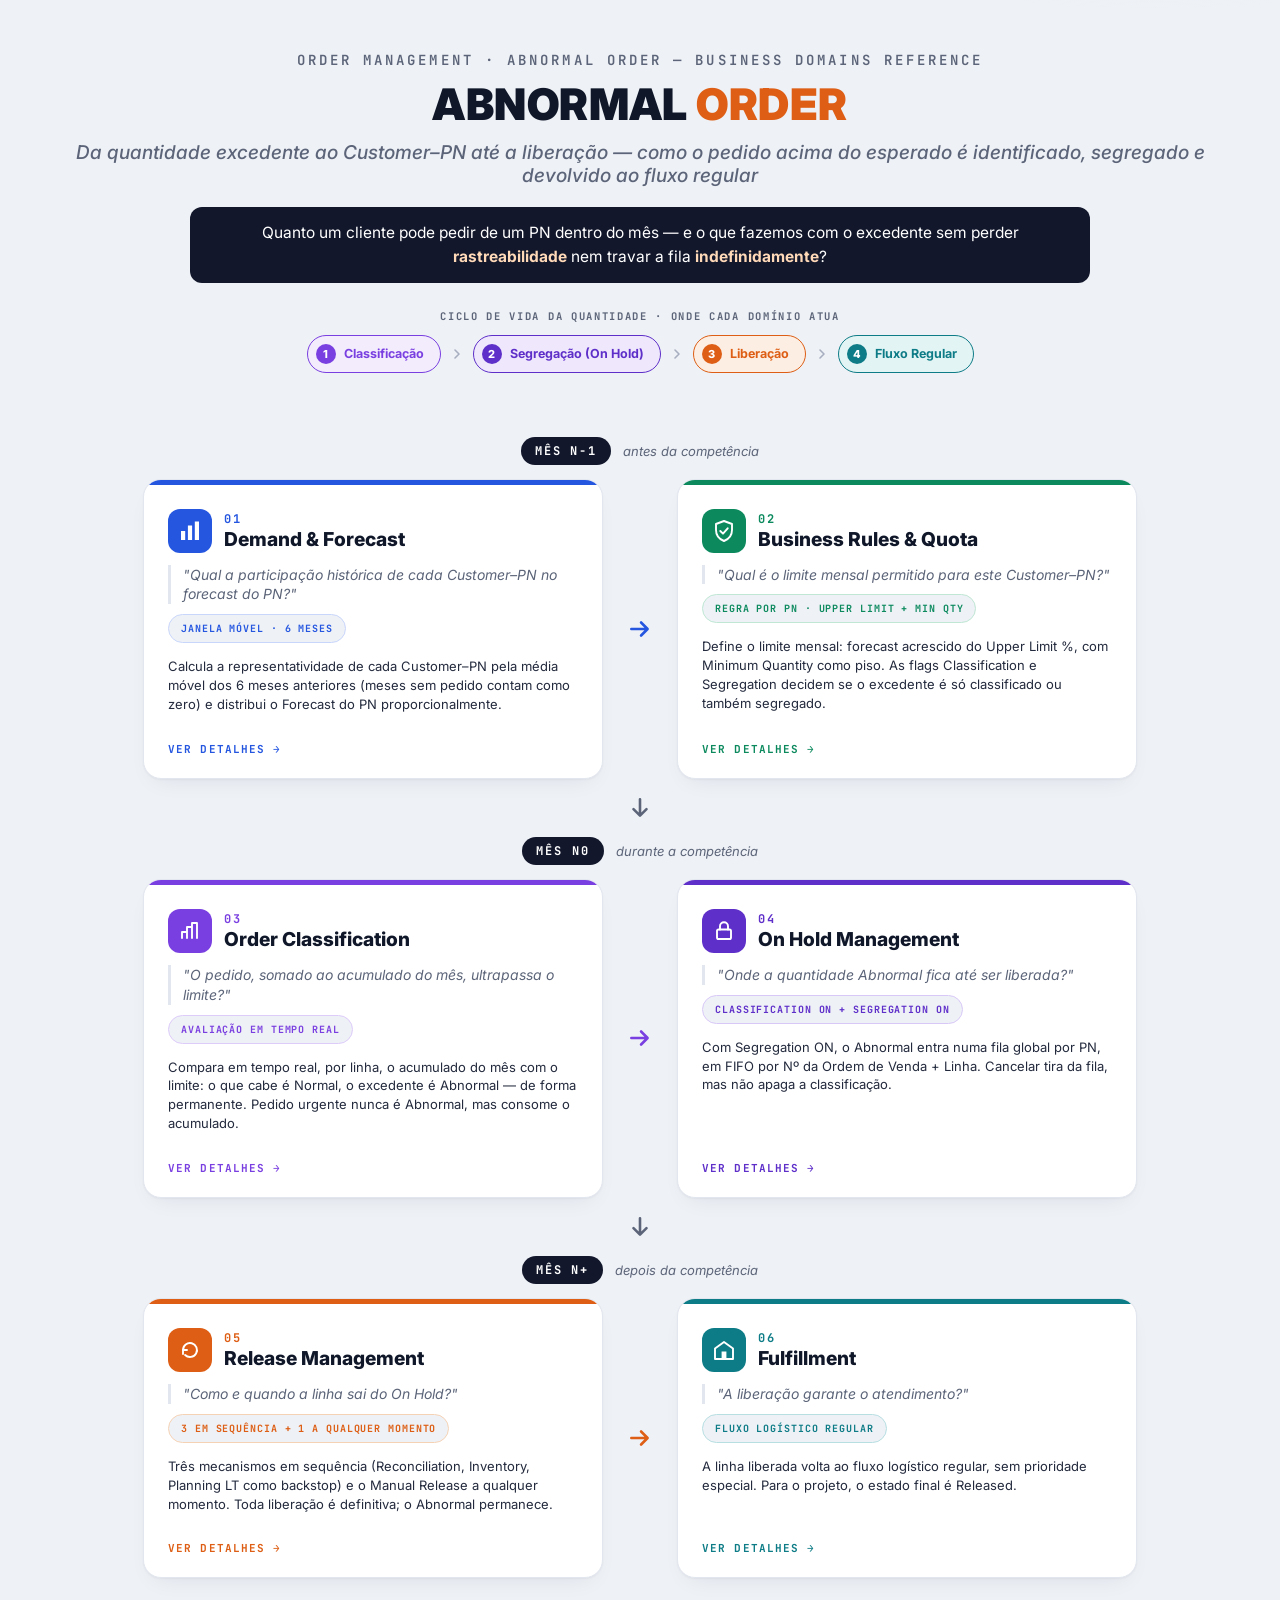
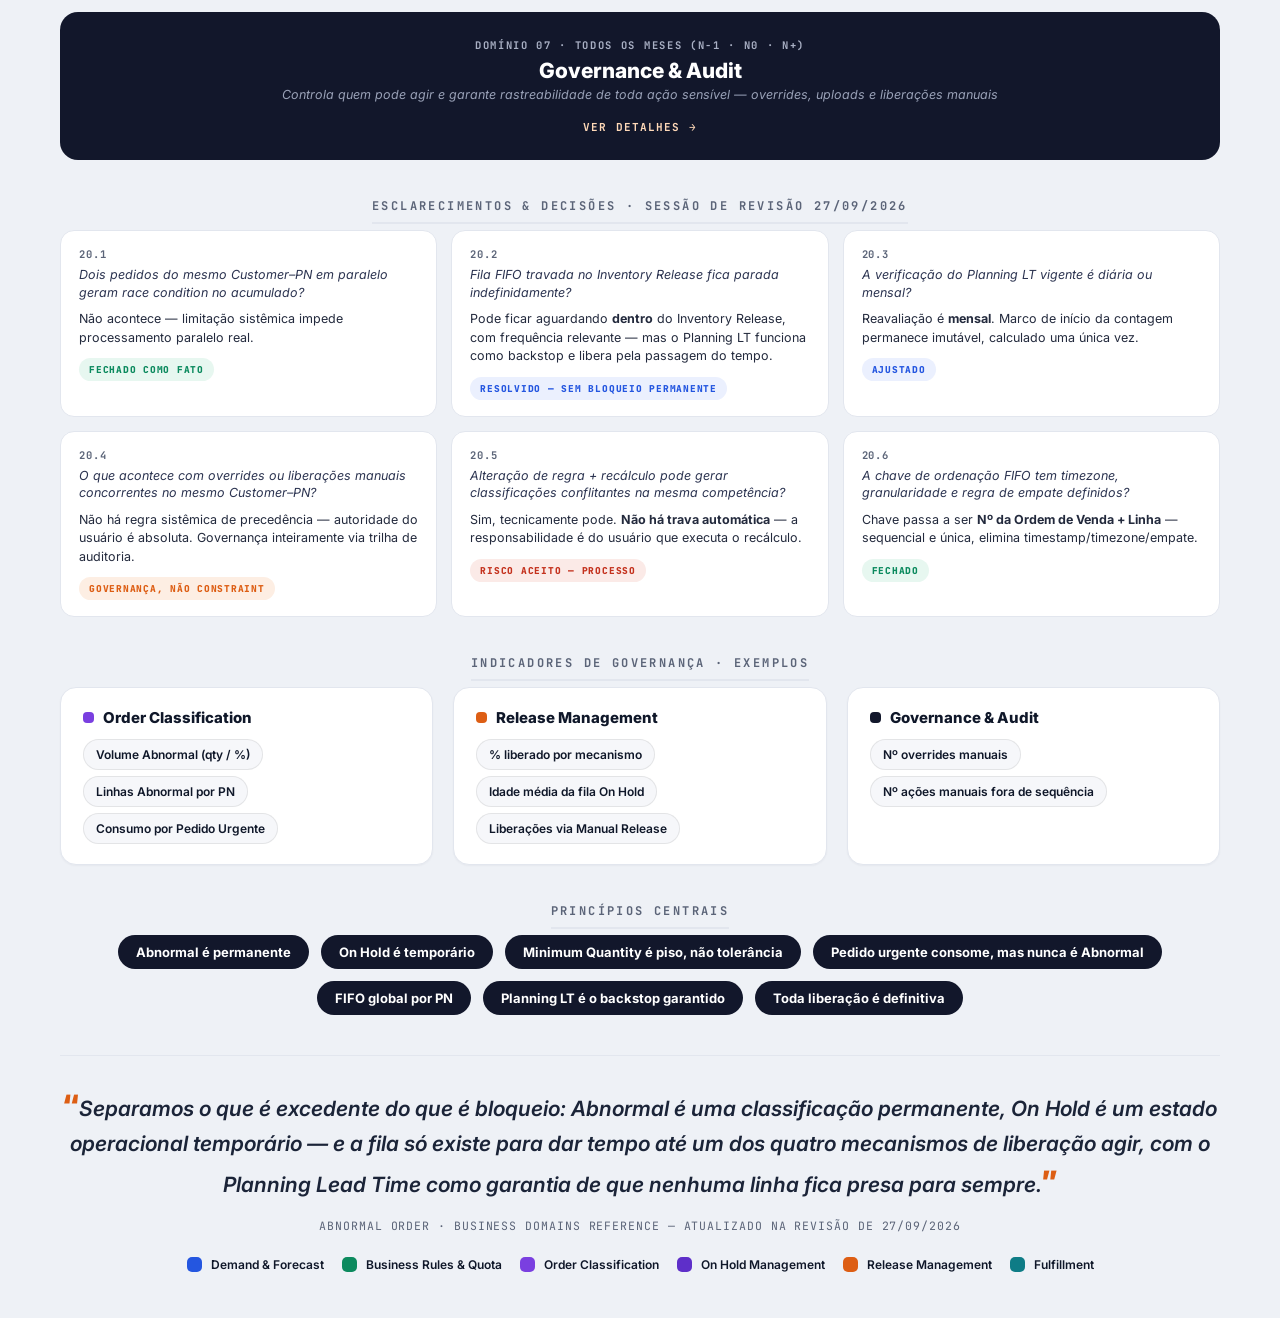
==== commit 7f2c149c: "Group index by run month and rename Fulfillment Cards are grouped into Mês N-1 / N0 / N+; input/outp" ====
--- a/index.html
+++ b/index.html
@@ -32,7 +32,10 @@
     </div>
   </header>
 
-  <div id="flow">
+  <div id="months">
+    <section class="month-group" aria-labelledby="m-n1">
+      <div class="month-head"><h2 class="month-tag" id="m-n1">Mês N-1</h2><span class="month-sub">antes da competência</span></div>
+      <div class="month-row">
 
     <!-- ============ CARD 1 — DEMAND & FORECAST ============ -->
     <a class="card t-blue" id="card1" href="pages/01-demand-forecast.html">
@@ -47,18 +50,13 @@
       <div class="card-body">
         <p class="card-sum">Calcula a representatividade de cada Customer–PN pela média móvel dos 6 meses anteriores (meses sem pedido contam como zero) e distribui o Forecast do PN proporcionalmente.</p>
         <div class="spacer"></div>
-        <div>
-          <div class="out-label"><span class="dot" style="background:var(--blue);"></span>OUTPUT</div>
-          <div class="output-badge unconstrained">FORECAST CUSTOMER–PN<span class="sub">Forecast PN × Representatividade — alimenta a Quota</span></div>
-        </div>
-        <span class="card-more">Ver detalhes →</span>
-      </div>
-    </a>
-
-    <div class="connector">
+        <span class="card-more">Ver detalhes →</span>
+      </div>
+    </a>
+
+    <div class="connector" aria-hidden="true">
       <svg class="arrow arrow-h" viewBox="0 0 24 24" fill="none" stroke="#2456E0" stroke-width="2.4" stroke-linecap="round" stroke-linejoin="round"><path d="M4 12h14M13 6l6 6-6 6"/></svg>
       <svg class="arrow arrow-v" viewBox="0 0 24 24" fill="none" stroke="#2456E0" stroke-width="2.4" stroke-linecap="round" stroke-linejoin="round"><path d="M12 4v14M6 13l6 6 6-6"/></svg>
-      <div class="clabel">FORECAST<br/>CUSTOMER–PN</div>
     </div>
 
     <!-- ============ CARD 2 — BUSINESS RULES & QUOTA ============ -->
@@ -72,22 +70,19 @@
         <div class="step-tag" style="color:var(--green); border-color:#BFE7D4;">Regra por PN · <b>Upper Limit + Min Qty</b></div>
       </div>
       <div class="card-body">
-        <div class="in-tag">← Input: <b>Forecast Customer–PN</b> (Demand &amp; Forecast)</div>
         <p class="card-sum">Define o limite mensal: forecast acrescido do Upper Limit %, com Minimum Quantity como piso. As flags Classification e Segregation decidem se o excedente é só classificado ou também segregado.</p>
         <div class="spacer"></div>
-        <div>
-          <div class="out-label"><span class="dot" style="background:var(--green);"></span>OUTPUT</div>
-          <div class="output-badge unconstrained">CUSTOMER–PN FINAL LIMIT<span class="sub">Piso mensal para avaliação em tempo real</span></div>
-        </div>
-        <span class="card-more">Ver detalhes →</span>
-      </div>
-    </a>
-
-    <div class="connector">
-      <svg class="arrow arrow-h" viewBox="0 0 24 24" fill="none" stroke="#0C8A5E" stroke-width="2.4" stroke-linecap="round" stroke-linejoin="round"><path d="M4 12h14M13 6l6 6-6 6"/></svg>
-      <svg class="arrow arrow-v" viewBox="0 0 24 24" fill="none" stroke="#0C8A5E" stroke-width="2.4" stroke-linecap="round" stroke-linejoin="round"><path d="M12 4v14M6 13l6 6 6-6"/></svg>
-      <div class="clabel">CUSTOMER–PN<br/>FINAL LIMIT</div>
-    </div>
+        <span class="card-more">Ver detalhes →</span>
+      </div>
+    </a>
+      </div>
+    </section>
+
+    <div class="month-link" aria-hidden="true"><svg viewBox="0 0 24 24" fill="none" stroke="currentColor" stroke-width="2.4" stroke-linecap="round" stroke-linejoin="round"><path d="M12 4v14M6 13l6 6 6-6"/></svg></div>
+
+    <section class="month-group" aria-labelledby="m-n0">
+      <div class="month-head"><h2 class="month-tag" id="m-n0">Mês N0</h2><span class="month-sub">durante a competência</span></div>
+      <div class="month-row">
 
     <!-- ============ CARD 3 — ORDER CLASSIFICATION ============ -->
     <a class="card t-purple" id="card3" href="pages/03-order-classification.html">
@@ -100,21 +95,15 @@
         <div class="step-tag" style="color:var(--purple); border-color:#DDCBFA;">Avaliação em <b>tempo real</b></div>
       </div>
       <div class="card-body">
-        <div class="in-tag">← Input: <b>Final Limit</b> (Business Rules) + Acumulado Customer+PN+Competência</div>
         <p class="card-sum">Compara em tempo real, por linha, o acumulado do mês com o limite: o que cabe é Normal, o excedente é Abnormal — de forma permanente. Pedido urgente nunca é Abnormal, mas consome o acumulado.</p>
         <div class="spacer"></div>
-        <div>
-          <div class="out-label"><span class="dot" style="background:var(--purple);"></span>OUTPUT</div>
-          <div class="output-badge constraint-badge">NORMAL + ABNORMAL<span class="sub">Abnormal = atributo histórico permanente</span></div>
-        </div>
-        <span class="card-more">Ver detalhes →</span>
-      </div>
-    </a>
-
-    <div class="connector">
+        <span class="card-more">Ver detalhes →</span>
+      </div>
+    </a>
+
+    <div class="connector" aria-hidden="true">
       <svg class="arrow arrow-h" viewBox="0 0 24 24" fill="none" stroke="#7A3FE0" stroke-width="2.4" stroke-linecap="round" stroke-linejoin="round"><path d="M4 12h14M13 6l6 6-6 6"/></svg>
       <svg class="arrow arrow-v" viewBox="0 0 24 24" fill="none" stroke="#7A3FE0" stroke-width="2.4" stroke-linecap="round" stroke-linejoin="round"><path d="M12 4v14M6 13l6 6 6-6"/></svg>
-      <div class="clabel">QTD ABNORMAL<br/>(Segregation ON)</div>
     </div>
 
     <!-- ============ CARD 4 — ON HOLD MANAGEMENT ============ -->
@@ -128,22 +117,19 @@
         <div class="step-tag" style="color:var(--purple-2); border-color:#D8C8F7;">Classification ON + <b>Segregation ON</b></div>
       </div>
       <div class="card-body">
-        <div class="in-tag">← Input: <b>Quantidade Abnormal</b> (Order Classification)</div>
         <p class="card-sum">Com Segregation ON, o Abnormal entra numa fila global por PN, em FIFO por Nº da Ordem de Venda + Linha. Cancelar tira da fila, mas não apaga a classificação.</p>
         <div class="spacer"></div>
-        <div>
-          <div class="out-label"><span class="dot" style="background:var(--purple-2);"></span>OUTPUT</div>
-          <div class="output-badge unconstrained">ON HOLD<span class="sub">Status temporário — aguarda 1 dos 4 mecanismos de liberação</span></div>
-        </div>
-        <span class="card-more">Ver detalhes →</span>
-      </div>
-    </a>
-
-    <div class="connector">
-      <svg class="arrow arrow-h" viewBox="0 0 24 24" fill="none" stroke="#5E2FC9" stroke-width="2.4" stroke-linecap="round" stroke-linejoin="round"><path d="M4 12h14M13 6l6 6-6 6"/></svg>
-      <svg class="arrow arrow-v" viewBox="0 0 24 24" fill="none" stroke="#5E2FC9" stroke-width="2.4" stroke-linecap="round" stroke-linejoin="round"><path d="M12 4v14M6 13l6 6 6-6"/></svg>
-      <div class="clabel">LINHA NA FILA<br/>ON HOLD</div>
-    </div>
+        <span class="card-more">Ver detalhes →</span>
+      </div>
+    </a>
+      </div>
+    </section>
+
+    <div class="month-link" aria-hidden="true"><svg viewBox="0 0 24 24" fill="none" stroke="currentColor" stroke-width="2.4" stroke-linecap="round" stroke-linejoin="round"><path d="M12 4v14M6 13l6 6 6-6"/></svg></div>
+
+    <section class="month-group" aria-labelledby="m-np">
+      <div class="month-head"><h2 class="month-tag" id="m-np">Mês N+</h2><span class="month-sub">depois da competência</span></div>
+      <div class="month-row">
 
     <!-- ============ CARD 5 — RELEASE MANAGEMENT ============ -->
     <a class="card t-orange" id="card5" href="pages/05-release-management.html">
@@ -156,52 +142,43 @@
         <div class="step-tag" style="color:var(--orange); border-color:#F6D2B4;">3 em sequência + <b>1 a qualquer momento</b></div>
       </div>
       <div class="card-body">
-        <div class="in-tag">← Input: fila <b>On Hold</b> por PN (On Hold Management)</div>
         <p class="card-sum">Três mecanismos em sequência (Reconciliation, Inventory, Planning LT como backstop) e o Manual Release a qualquer momento. Toda liberação é definitiva; o Abnormal permanece.</p>
         <div class="spacer"></div>
-        <div>
-          <div class="out-label"><span class="dot" style="background:var(--orange);"></span>OUTPUT</div>
-          <div class="output-badge constraint-badge" style="font-size:16px;">RELEASED<span class="sub">Não retorna ao On Hold — segue ao fluxo regular</span></div>
-        </div>
-        <span class="card-more">Ver detalhes →</span>
-      </div>
-    </a>
-
-    <div class="connector">
+        <span class="card-more">Ver detalhes →</span>
+      </div>
+    </a>
+
+    <div class="connector" aria-hidden="true">
       <svg class="arrow arrow-h" viewBox="0 0 24 24" fill="none" stroke="#DD5E14" stroke-width="2.4" stroke-linecap="round" stroke-linejoin="round"><path d="M4 12h14M13 6l6 6-6 6"/></svg>
       <svg class="arrow arrow-v" viewBox="0 0 24 24" fill="none" stroke="#DD5E14" stroke-width="2.4" stroke-linecap="round" stroke-linejoin="round"><path d="M12 4v14M6 13l6 6 6-6"/></svg>
-      <div class="clabel">LINHA<br/>LIBERADA</div>
-    </div>
-
-    <!-- ============ CARD 6 — FULFILLMENT & BACK ORDER ============ -->
-    <a class="card t-teal" id="card6" href="pages/06-fulfillment-back-order.html">
+    </div>
+
+    <!-- ============ CARD 6 — FULFILLMENT ============ -->
+    <a class="card t-teal" id="card6" href="pages/06-fulfillment.html">
       <div class="card-head">
         <div class="domain-row">
           <div class="domain-badge"><svg viewBox="0 0 24 24" fill="none" stroke="currentColor" stroke-width="1.9" stroke-linejoin="round" stroke-linecap="round"><path d="M3 10.5 L12 4 L21 10.5 V21 H3 Z"/><rect x="9.6" y="13.5" width="4.8" height="7.5" fill="currentColor" stroke="none"/></svg></div>
-          <div><div class="domain-num">06</div><div class="domain-title">Fulfillment &amp; Back Order</div></div>
+          <div><div class="domain-num">06</div><div class="domain-title">Fulfillment</div></div>
         </div>
         <div class="question">"A liberação garante o atendimento?"</div>
         <div class="step-tag" style="color:var(--teal); border-color:#B7DEE1;">Fluxo logístico <b>regular</b></div>
       </div>
       <div class="card-body">
-        <div class="in-tag">← Input: linha <b>Released</b> (Release Management)</div>
-        <p class="card-sum">A linha liberada segue o fluxo logístico regular, sem prioridade especial: é atendida ou, sem disponibilidade, fica em Back Order — que não é On Hold.</p>
-        <div class="spacer"></div>
-        <div>
-          <div class="out-label"><span class="dot" style="background:var(--teal);"></span>ESTADO FINAL</div>
-          <div class="output-badge unconstrained">ATTENDED / BACK ORDER<span class="sub">Classificação Abnormal permanece nos dois casos</span></div>
-        </div>
-        <span class="card-more">Ver detalhes →</span>
-      </div>
-    </a>
-
-  </div><!-- /flow -->
+        <p class="card-sum">A linha liberada volta ao fluxo logístico regular, sem prioridade especial. Para o projeto, o estado final é Released.</p>
+        <div class="spacer"></div>
+        <span class="card-more">Ver detalhes →</span>
+      </div>
+    </a>
+      </div>
+    </section>
+
+  </div><!-- /months -->
 
   <!-- ===== GOVERNANCE & AUDIT (cross-cutting) ===== -->
   <div id="governance">
     <a class="gov-panel" href="pages/07-governance-audit.html">
       <div class="gov-head">
-        <div class="tag">Domínio 07 · Aplica-se a todos os demais</div>
+        <div class="tag">Domínio 07 · Todos os meses (N-1 · N0 · N+)</div>
         <h2>Governance &amp; Audit</h2>
         <div class="gov-sub">Controla quem pode agir e garante rastreabilidade de toda ação sensível — overrides, uploads e liberações manuais</div>
       </div>
@@ -295,7 +272,7 @@
       <div class="legend-item"><span class="legend-sw" style="background:var(--purple);"></span>Order Classification</div>
       <div class="legend-item"><span class="legend-sw" style="background:var(--purple-2);"></span>On Hold Management</div>
       <div class="legend-item"><span class="legend-sw" style="background:var(--orange);"></span>Release Management</div>
-      <div class="legend-item"><span class="legend-sw" style="background:var(--teal);"></span>Fulfillment &amp; Back Order</div>
+      <div class="legend-item"><span class="legend-sw" style="background:var(--teal);"></span>Fulfillment</div>
     </div>
   </div>
 
--- a/css/poster.css
+++ b/css/poster.css
@@ -79,16 +79,25 @@
   flex: 0 0 auto; gap:6px; padding: 0 2px; min-width:34px;
 }
 .connector .arrow{ width:26px; height:26px; }
-.connector .clabel{
-  font-family:'JetBrains Mono',monospace; font-size:9px; font-weight:700; color:var(--muted);
-  text-align:center; line-height:1.35; max-width:100px; letter-spacing:.01em;
-}
 .connector .arrow-v{ display:none; }
 @media (max-width: 900px){
   .connector{ flex-direction:row; min-width:0; width:100%; }
   .connector .arrow-h{ display:none; }
   .connector .arrow-v{ display:block; }
 }
+
+/* ===== MONTH GROUPS ===== */
+#months{ max-width:1160px; margin: clamp(20px,3vw,34px) auto 0; }
+.month-head{ display:flex; align-items:center; justify-content:center; flex-wrap:wrap; gap:6px 12px; margin-bottom:14px; }
+.month-tag{
+  font-family:'JetBrains Mono',monospace; font-size:12px; font-weight:700; letter-spacing:.16em;
+  text-transform:uppercase; background:var(--ink-panel); color:#fff; padding:6px 14px; border-radius:100px;
+}
+.month-sub{ font-size:13px; font-style:italic; color:var(--muted); }
+.month-row{ display:flex; flex-wrap:wrap; align-items:stretch; justify-content:center; gap: clamp(10px,1.6vw,20px); }
+.month-row .card{ max-width:460px; }
+.month-link{ display:flex; justify-content:center; padding: clamp(10px,1.6vw,16px) 0; color:var(--muted); }
+.month-link svg{ width:26px; height:26px; }
 
 .card{
   flex: 1 1 260px; max-width:360px;
@@ -123,12 +132,6 @@
   border-left:3px solid var(--line); padding-left:12px;
 }
 
-.in-tag{
-  font-size:12.5px; padding:8px 12px; border-radius:9px; background:#F5F6F9;
-  border:1px dashed #C9CEDB; color:var(--ink); line-height:1.35;
-}
-.in-tag b{ font-weight:700; }
-
 .card-sum{ font-size:13px; line-height:1.45; color:#232A3D; }
 .chips{ display:flex; flex-wrap:wrap; gap:6px; margin-top:8px; }
 .chip{
@@ -138,17 +141,6 @@
 
 .spacer{ flex:1; }
 
-.out-label{
-  font-family:'JetBrains Mono',monospace; font-size:10.5px; font-weight:700; letter-spacing:.13em;
-  text-transform:uppercase; margin-bottom:8px; display:flex; align-items:center; gap:7px;
-}
-.out-label .dot{ width:7px; height:7px; border-radius:50%; }
-.output-badge{
-  border-radius:13px; padding:16px 18px; font-weight:800; font-size:16px; line-height:1.32;
-}
-.output-badge .sub{ display:block; font-weight:600; font-size:12px; margin-top:4px; opacity:.85; }
-.unconstrained{ border:2px dashed; background:#fff; }
-.constraint-badge{ color:#fff; }
 .card-more{
   font-family:'JetBrains Mono',monospace; font-size:11px; font-weight:700; letter-spacing:.1em;
   text-transform:uppercase;
@@ -157,29 +149,21 @@
 
 /* domain color themes */
 .t-blue .domain-badge{ background:var(--blue); } .t-blue .domain-num, .t-blue .card-more{ color:var(--blue);}
-.t-blue .unconstrained{ border-color:var(--blue); color:var(--blue); }
 .t-blue .card-head{ border-top:5px solid var(--blue); }
 
 .t-green .domain-badge{ background:var(--green); } .t-green .domain-num, .t-green .card-more{ color:var(--green);}
-.t-green .unconstrained{ border-color:var(--green); color:var(--green); }
 .t-green .card-head{ border-top:5px solid var(--green); }
 
 .t-purple .domain-badge{ background:var(--purple); } .t-purple .domain-num, .t-purple .card-more{ color:var(--purple);}
-.t-purple .constraint-badge{ background:var(--purple); }
 .t-purple .card-head{ border-top:5px solid var(--purple); }
 
 .t-purple2 .domain-badge{ background:var(--purple-2); } .t-purple2 .domain-num, .t-purple2 .card-more{ color:var(--purple-2);}
-.t-purple2 .constraint-badge{ background:var(--purple-2); }
-.t-purple2 .unconstrained{ border-color:var(--purple-2); color:var(--purple-2); }
 .t-purple2 .card-head{ border-top:5px solid var(--purple-2); }
 
 .t-orange .domain-badge{ background:var(--orange);} .t-orange .domain-num, .t-orange .card-more{ color:var(--orange);}
-.t-orange .constraint-badge{ background:var(--orange);}
 .t-orange .card-head{ border-top:5px solid var(--orange); }
 
 .t-teal .domain-badge{ background:var(--teal);} .t-teal .domain-num, .t-teal .card-more{ color:var(--teal);}
-.t-teal .constraint-badge{ background:var(--teal);}
-.t-teal .unconstrained{ border-color:var(--teal); color:var(--teal); }
 .t-teal .card-head{ border-top:5px solid var(--teal); }
 
 /* ===== GOVERNANCE BAND (cross-cutting) ===== */
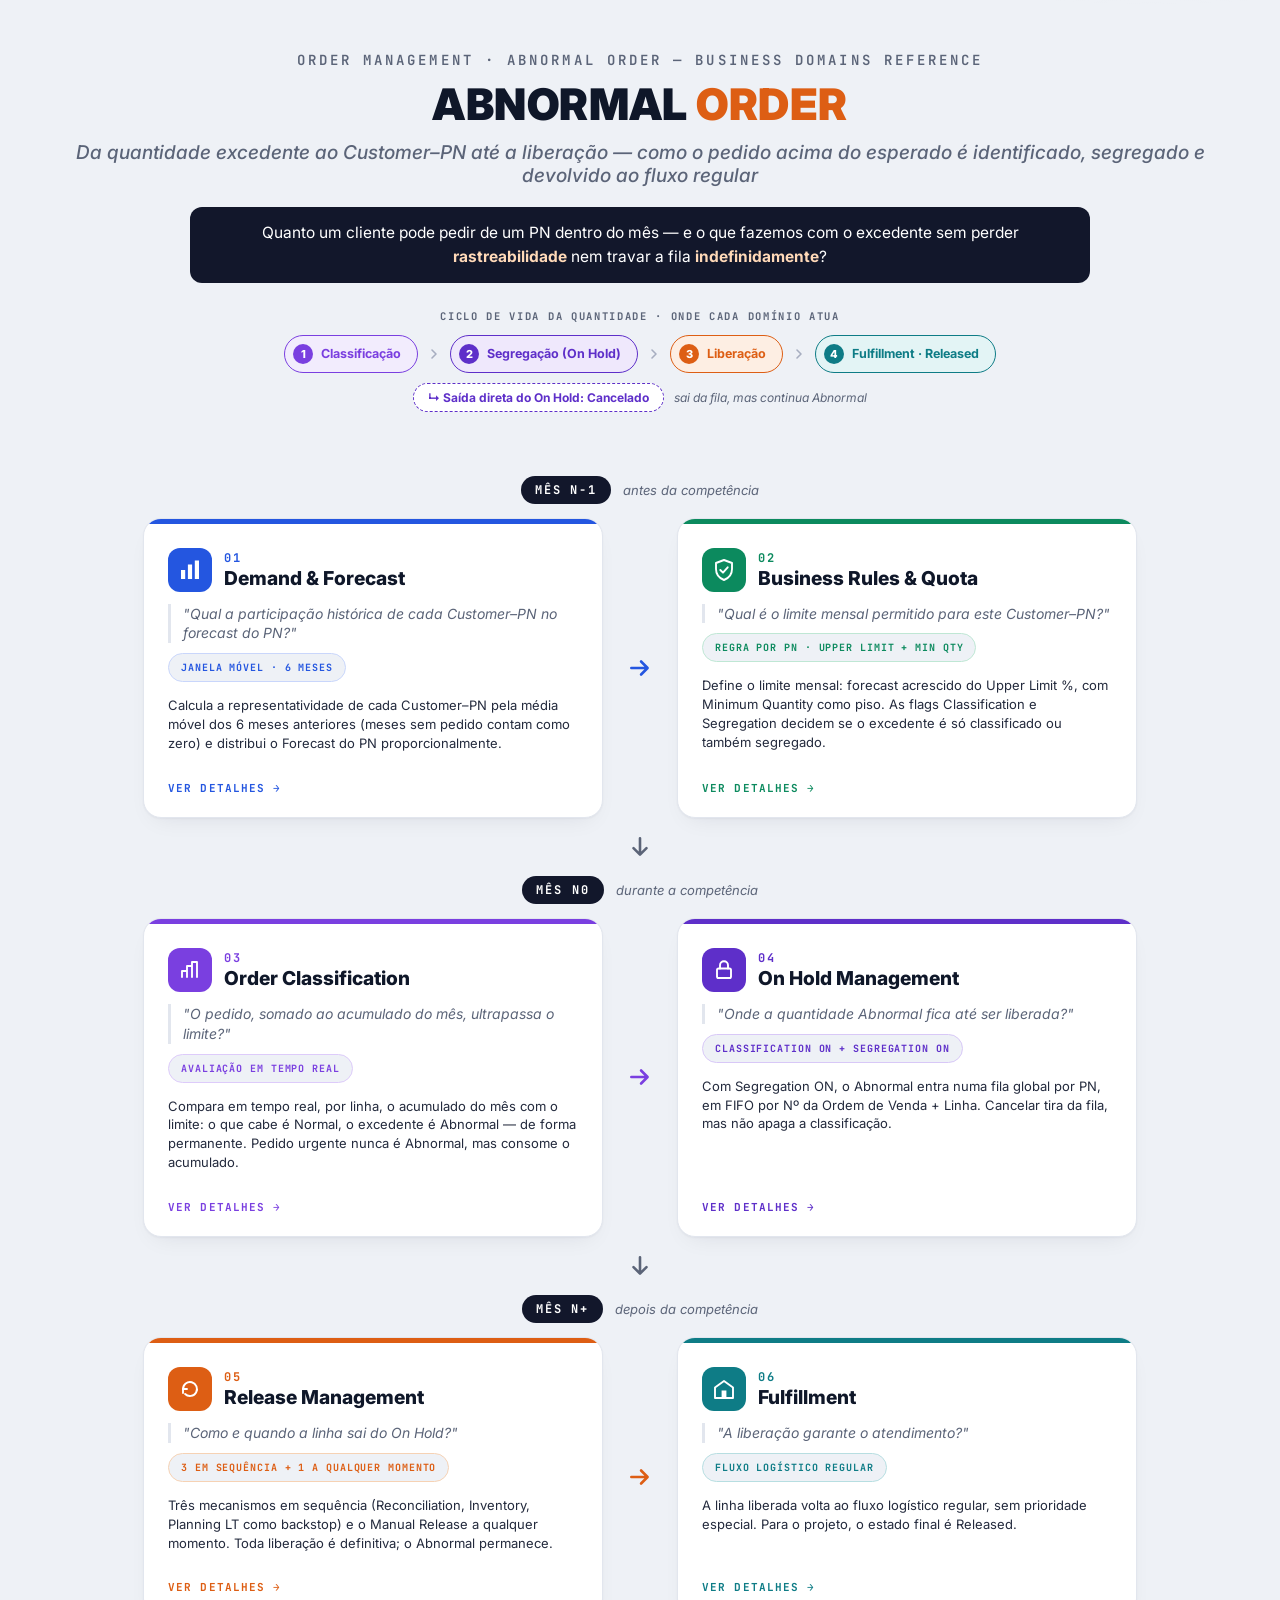
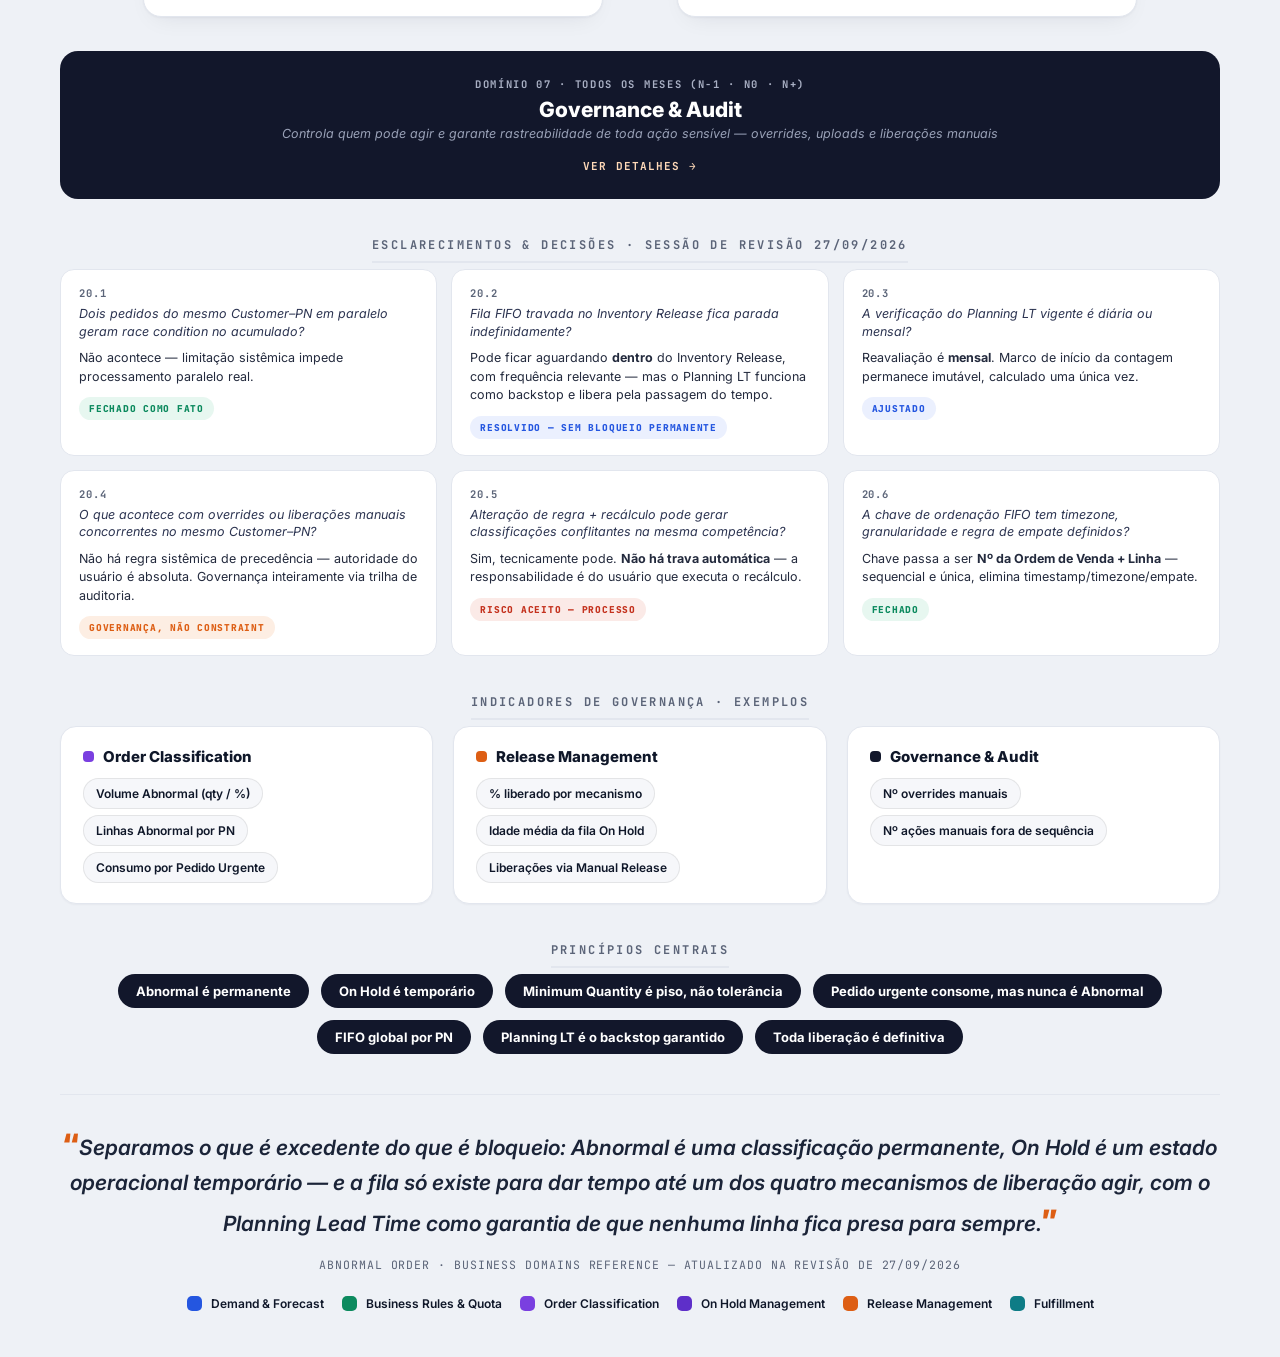
==== commit f24d39f5: "Show On Hold cancellation exit and Fulfillment in the lifecycle ribbon Co-Authored-By: Claude Opus 5" ====
--- a/index.html
+++ b/index.html
@@ -27,8 +27,9 @@
         <svg class="lc-chevron" viewBox="0 0 24 24" fill="none" stroke="#A7AEC0" stroke-width="2.4" stroke-linecap="round" stroke-linejoin="round"><path d="M9 6l6 6-6 6"/></svg>
         <div class="lc-step" style="--sc:var(--orange); --sct:var(--orange-tint);"><span class="lc-step-num">3</span>Liberação</div>
         <svg class="lc-chevron" viewBox="0 0 24 24" fill="none" stroke="#A7AEC0" stroke-width="2.4" stroke-linecap="round" stroke-linejoin="round"><path d="M9 6l6 6-6 6"/></svg>
-        <div class="lc-step" style="--sc:var(--teal); --sct:var(--teal-tint);"><span class="lc-step-num">4</span>Fluxo Regular</div>
-      </div>
+        <div class="lc-step" style="--sc:var(--teal); --sct:var(--teal-tint);"><span class="lc-step-num">4</span>Fulfillment · Released</div>
+      </div>
+      <div class="lc-branch"><span class="lc-branch-pill">↳ Saída direta do On Hold: <b>Cancelado</b></span><span class="lc-branch-note">sai da fila, mas continua Abnormal</span></div>
     </div>
   </header>
 
--- a/css/poster.css
+++ b/css/poster.css
@@ -58,6 +58,12 @@
 }
 .lc-chevron{ width:16px; height:16px; flex:none; }
 @media (max-width: 640px){ .lc-chevron{ transform:rotate(90deg); } }
+.lc-branch{ display:flex; flex-wrap:wrap; align-items:center; justify-content:center; gap:6px 10px; margin-top:10px; }
+.lc-branch-pill{
+  font-size:12px; font-weight:700; color:var(--purple-2); background:#fff;
+  border:1px dashed var(--purple-2); border-radius:100px; padding:6px 14px;
+}
+.lc-branch-note{ font-size:12px; font-style:italic; color:var(--muted); }
 
 .step-tag{
   display:inline-block; margin-top:10px; max-width:100%;
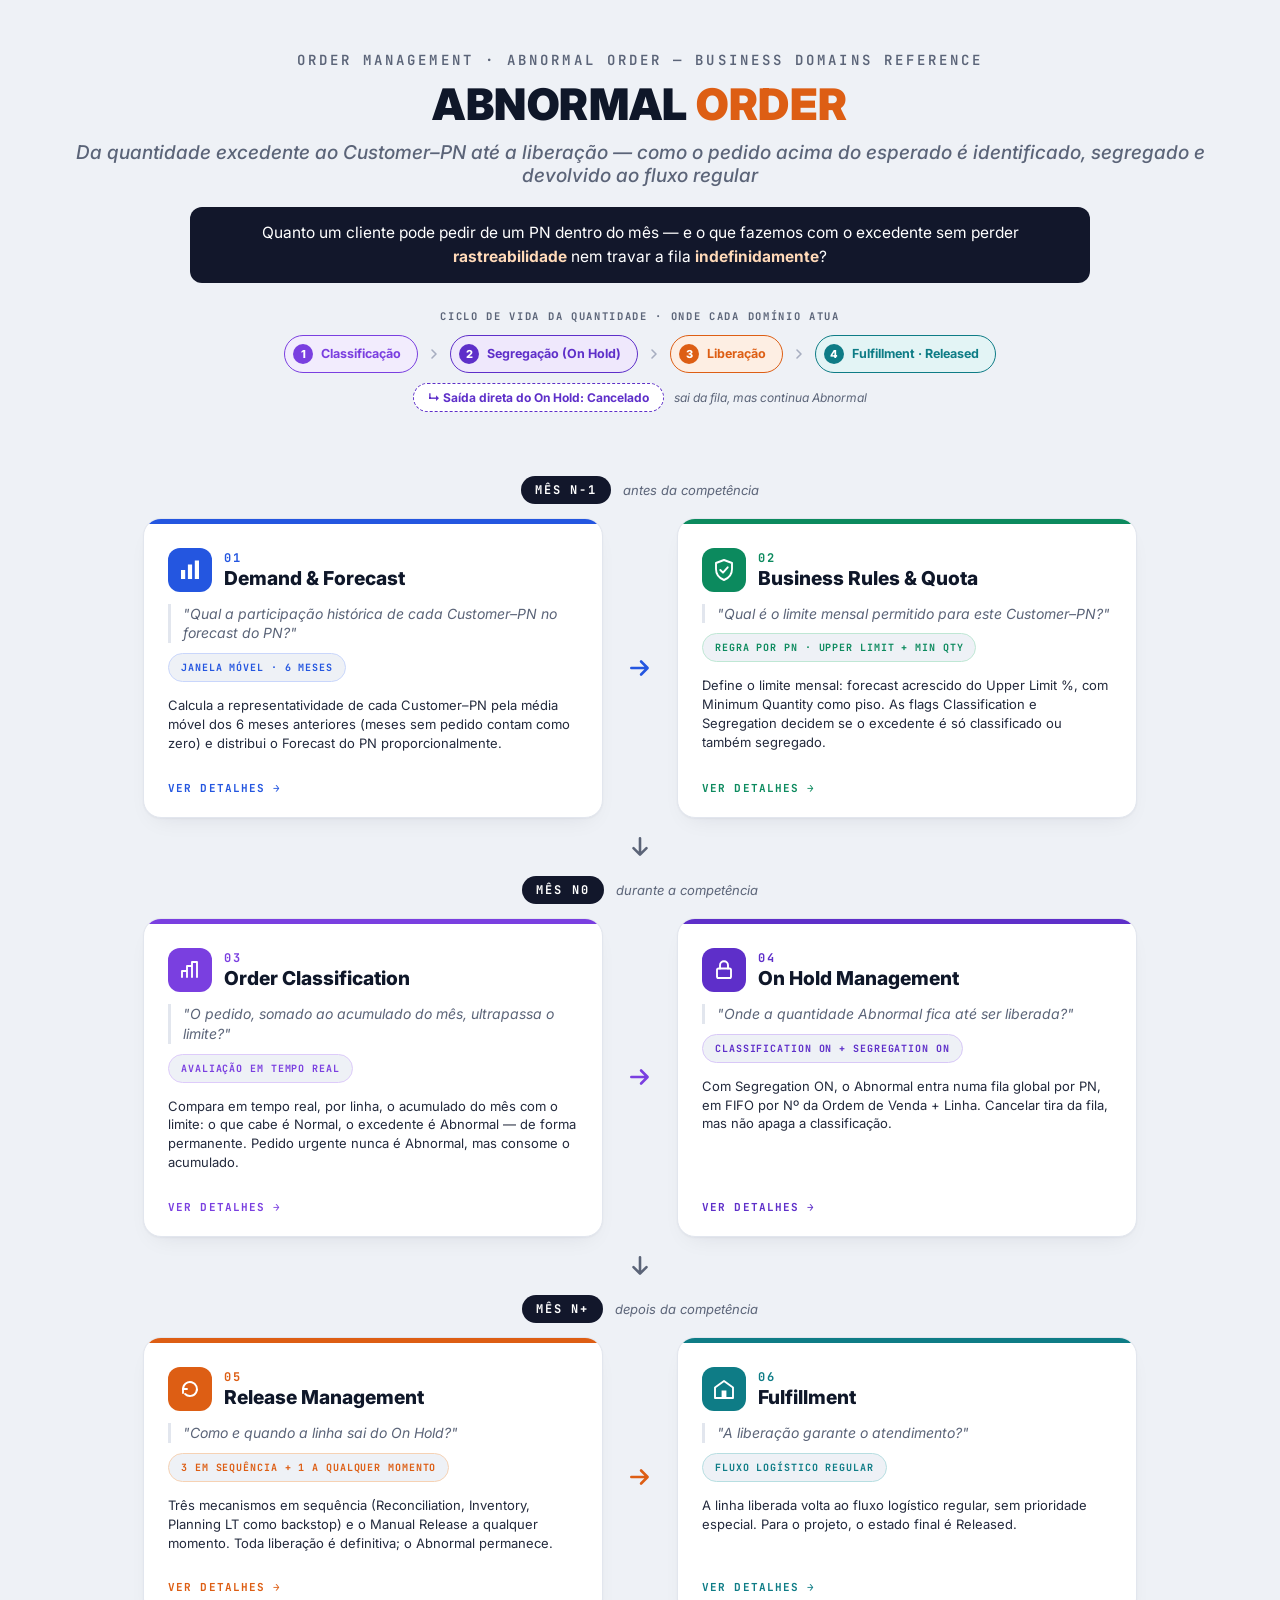
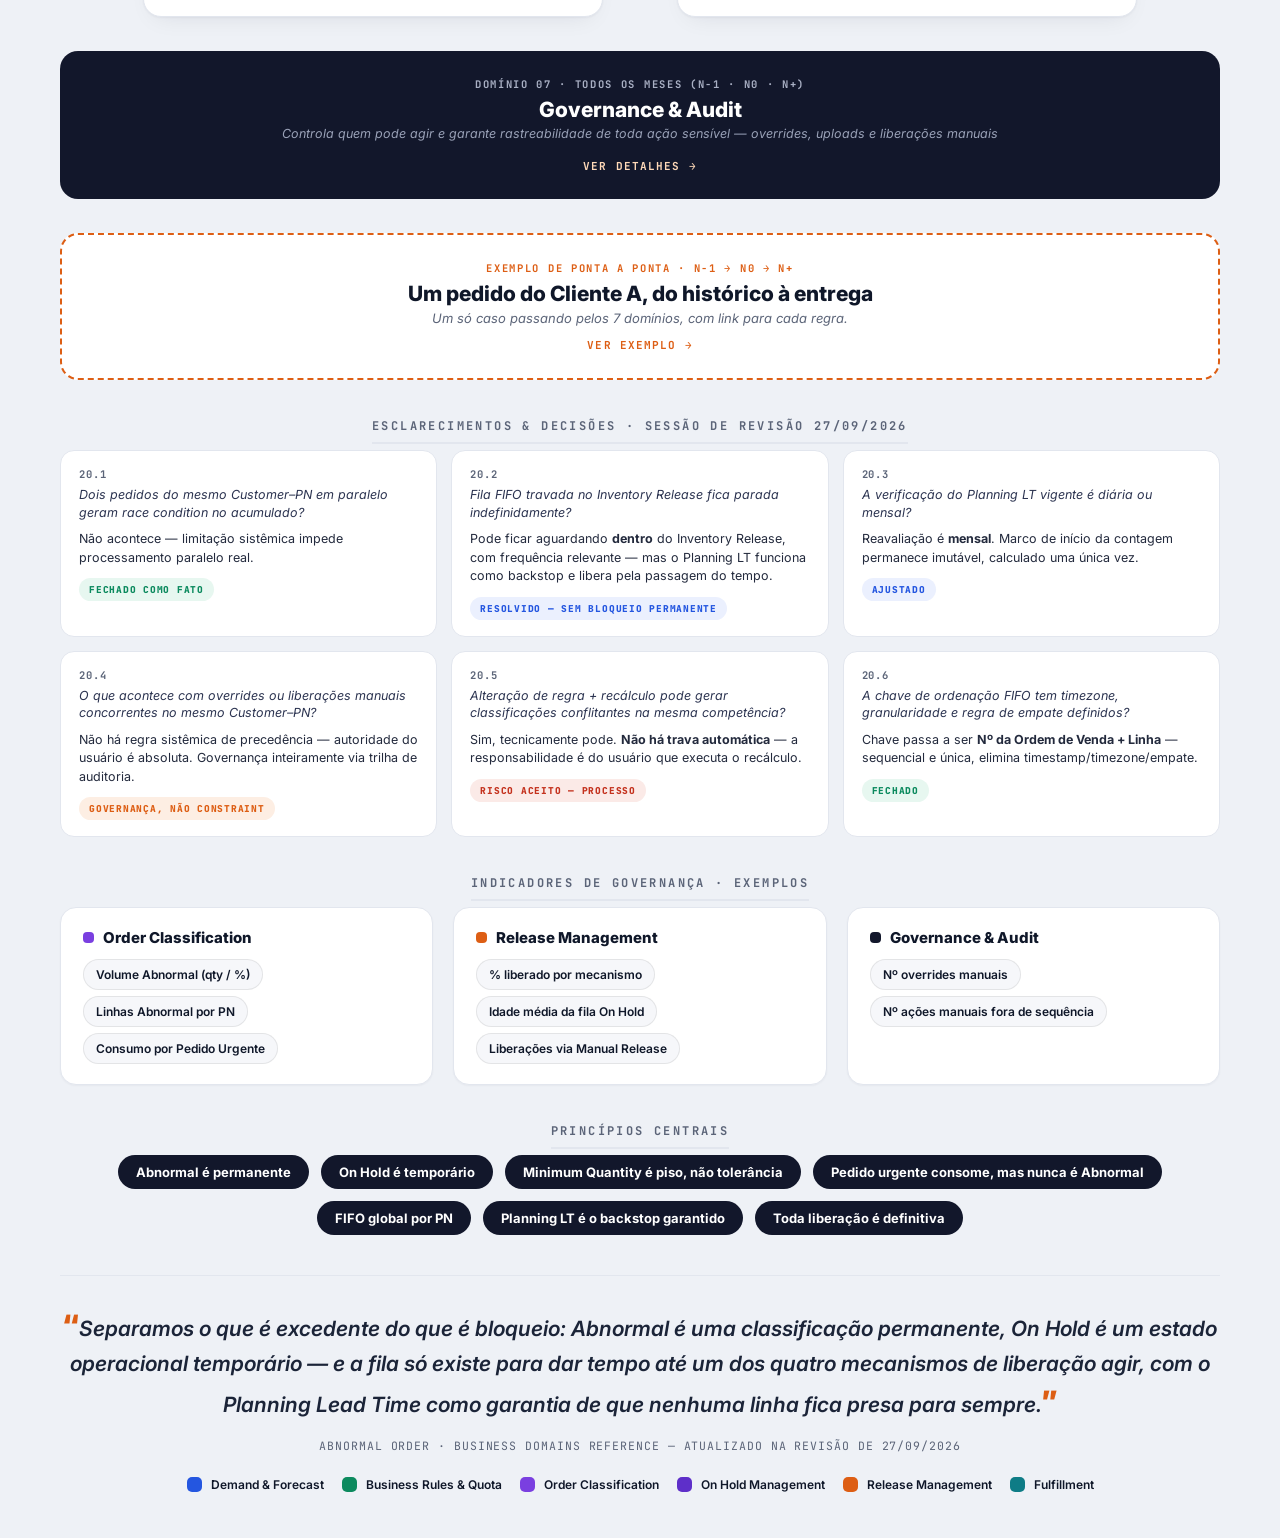
==== commit dba3b1c6: "Add end-to-end example page linked from the index One illustrative case (Cliente A, PN-ABC, May) wal" ====
--- a/index.html
+++ b/index.html
@@ -187,6 +187,16 @@
     </a>
   </div>
 
+  <!-- ===== END-TO-END EXAMPLE ===== -->
+  <div id="e2e">
+    <a class="e2e-panel" href="pages/exemplo-ponta-a-ponta.html">
+      <div class="e2e-tag">Exemplo de ponta a ponta · N-1 → N0 → N+</div>
+      <h2>Um pedido do Cliente A, do histórico à entrega</h2>
+      <div class="e2e-sub">Um só caso passando pelos 7 domínios, com link para cada regra.</div>
+      <span class="card-more">Ver exemplo →</span>
+    </a>
+  </div>
+
   <!-- ===== REVIEW / CLARIFICATIONS ===== -->
   <div id="review">
     <div class="band-eyebrow"><span>Esclarecimentos &amp; Decisões · Sessão de Revisão 27/09/2026</span></div>
--- a/css/poster.css
+++ b/css/poster.css
@@ -116,10 +116,10 @@
 @media (max-width: 900px){
   .card{ max-width:520px; flex:1 1 100%; }
 }
-a.card, a.gov-panel{ text-decoration:none; color:inherit; transition:box-shadow .15s ease, transform .15s ease; }
+a.card, a.gov-panel, a.e2e-panel{ text-decoration:none; color:inherit; transition:box-shadow .15s ease, transform .15s ease; }
 a.gov-panel{ display:block; color:#fff; }
-a.card:hover, a.gov-panel:hover{ box-shadow:0 1px 2px rgba(16,24,40,.04), 0 16px 30px -12px rgba(16,24,40,.22); transform:translateY(-2px); }
-a.card:focus-visible, a.gov-panel:focus-visible{ outline:3px solid var(--ink); outline-offset:3px; }
+a.card:hover, a.gov-panel:hover, a.e2e-panel:hover{ box-shadow:0 1px 2px rgba(16,24,40,.04), 0 16px 30px -12px rgba(16,24,40,.22); transform:translateY(-2px); }
+a.card:focus-visible, a.gov-panel:focus-visible, a.e2e-panel:focus-visible{ outline:3px solid var(--ink); outline-offset:3px; }
 
 .card-head{ padding: clamp(16px,2vw,24px) clamp(16px,2vw,24px) 0; }
 .card-body{ padding: 14px clamp(16px,2vw,24px) clamp(16px,2vw,22px); display:flex; flex-direction:column; gap:14px; flex:1; }
@@ -151,7 +151,7 @@
   font-family:'JetBrains Mono',monospace; font-size:11px; font-weight:700; letter-spacing:.1em;
   text-transform:uppercase;
 }
-a.card:hover .card-more, a.gov-panel:hover .card-more{ text-decoration:underline; }
+a.card:hover .card-more, a.gov-panel:hover .card-more, a.e2e-panel:hover .card-more{ text-decoration:underline; }
 
 /* domain color themes */
 .t-blue .domain-badge{ background:var(--blue); } .t-blue .domain-num, .t-blue .card-more{ color:var(--blue);}
@@ -186,6 +186,17 @@
 .gov-head h2{ font-size: clamp(17px,1.8vw,21px); font-weight:800; margin-top:6px; }
 .gov-head .gov-sub{ font-size:12.5px; color:#9AA2B8; margin-top:4px; font-style:italic; }
 .gov-panel .card-more{ display:block; text-align:center; margin-top:14px; color:#FFD9B8; }
+
+/* ===== END-TO-END EXAMPLE ===== */
+#e2e{ max-width:1160px; margin: clamp(26px,4vw,34px) auto 0; }
+a.e2e-panel{
+  display:block; text-align:center; background:var(--surface); border:2px dashed var(--orange);
+  border-radius:18px; padding: clamp(18px,2.4vw,26px);
+}
+.e2e-tag{ font-family:'JetBrains Mono',monospace; font-size:10.5px; font-weight:700; letter-spacing:.16em; text-transform:uppercase; color:var(--orange); }
+.e2e-panel h2{ font-size: clamp(17px,1.8vw,21px); font-weight:800; margin-top:6px; }
+.e2e-sub{ font-size:13px; color:var(--muted); margin-top:4px; font-style:italic; }
+.e2e-panel .card-more{ display:block; margin-top:12px; color:var(--orange); }
 
 /* ===== REVIEW / CLARIFICATIONS ===== */
 #review{ max-width:1160px; margin: clamp(26px,4vw,34px) auto 0; }
